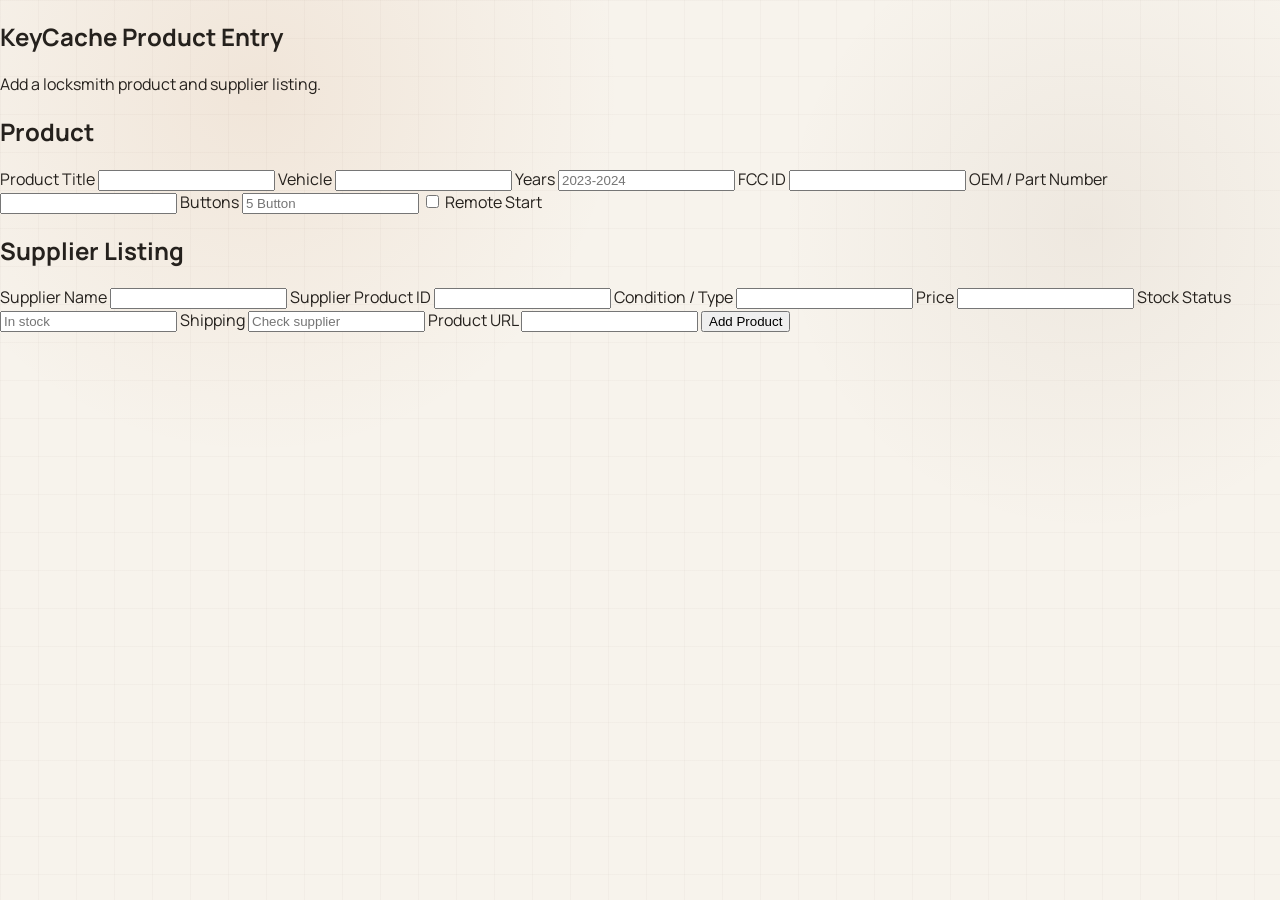
==== admin.html @ 729f0f33 "Add admin page for product entry and supplier listing" ====
<!DOCTYPE html>
<html lang="en">
<head>
  <meta charset="UTF-8">
  <meta name="viewport" content="width=device-width, initial-scale=1.0">
  <title>KeyCache Admin</title>
  <link rel="stylesheet" href="style.css">
</head>

<body>

  <main class="admin-page">

    <section class="admin-card">

      <h1>KeyCache Product Entry</h1>

      <p>
        Add a locksmith product and supplier listing.
      </p>

      <form id="productForm">

        <h2>Product</h2>

        <label>
          Product Title
          <input id="title" required>
        </label>

        <label>
          Vehicle
          <input id="vehicle">
        </label>

        <label>
          Years
          <input id="years" placeholder="2023-2024">
        </label>

        <label>
          FCC ID
          <input id="fccId">
        </label>

        <label>
          OEM / Part Number
          <input id="oemPart">
        </label>

        <label>
          Buttons
          <input id="buttons" placeholder="5 Button">
        </label>

        <label class="checkbox-row">
          <input type="checkbox" id="remoteStart">
          Remote Start
        </label>


        <h2>Supplier Listing</h2>

        <label>
          Supplier Name
          <input id="supplierName" required>
        </label>

        <label>
          Supplier Product ID
          <input id="supplierProductId">
        </label>

        <label>
          Condition / Type
          <input id="conditionType">
        </label>

        <label>
          Price
          <input
            id="price"
            type="number"
            step="0.01"
            required
          >
        </label>

        <label>
          Stock Status
          <input id="stockStatus" placeholder="In stock">
        </label>

        <label>
          Shipping
          <input id="shipping" placeholder="Check supplier">
        </label>

        <label>
          Product URL
          <input id="url" type="url" required>
        </label>

        <button type="submit">
          Add Product
        </button>

      </form>

      <div id="message"></div>

    </section>

  </main>


  <script>
    const form = document.getElementById("productForm");
    const message = document.getElementById("message");

    form.addEventListener("submit", async function(event) {

      event.preventDefault();

      const data = {
        title: document.getElementById("title").value,
        vehicle: document.getElementById("vehicle").value,
        years: document.getElementById("years").value,
        fccId: document.getElementById("fccId").value,
        oemPart: document.getElementById("oemPart").value,
        buttons: document.getElementById("buttons").value,
        remoteStart: document.getElementById("remoteStart").checked,

        supplierName: document.getElementById("supplierName").value,
        supplierProductId: document.getElementById("supplierProductId").value,
        conditionType: document.getElementById("conditionType").value,
        price: Number(document.getElementById("price").value),
        stockStatus: document.getElementById("stockStatus").value,
        shipping: document.getElementById("shipping").value,
        url: document.getElementById("url").value
      };

      message.textContent = "Saving...";

      try {

        const response = await fetch("/api/products", {
          method: "POST",
          headers: {
            "Content-Type": "application/json"
          },
          body: JSON.stringify(data)
        });

        const result = await response.json();

        if (!response.ok) {
          throw new Error(result.error || "Unable to save product.");
        }

        message.textContent = "Product saved successfully!";

        form.reset();

      } catch (error) {

        console.error(error);

        message.textContent =
          "Something went wrong: " + error.message;
      }

    });
  </script>

</body>
</html>
---- style.css ----
@import url('https://fonts.googleapis.com/css2?family=Manrope:wght@400;500;600;700;800&display=swap');

* {
  box-sizing: border-box;
}

body {
  margin: 0;
  font-family: "Manrope", Arial, sans-serif;
  color: #25211d;

  background:
    radial-gradient(
      circle at 20% 10%,
      rgba(184, 109, 50, 0.10),
      transparent 28%
    ),
    radial-gradient(
      circle at 85% 25%,
      rgba(122, 88, 58, 0.07),
      transparent 24%
    ),
    linear-gradient(
      rgba(120, 95, 70, 0.035) 1px,
      transparent 1px
    ),
    linear-gradient(
      90deg,
      rgba(120, 95, 70, 0.035) 1px,
      transparent 1px
    ),
    #f7f3ec;

  background-size:
    auto,
    auto,
    38px 38px,
    38px 38px,
    auto;

  background-attachment: fixed;
}

/* HEADER */

.site-header {
  width: 100%;
  display: flex;
  justify-content: space-between;
  align-items: center;
  padding: 22px 6%;
  background: #fffaf4;
  border-bottom: 1px solid #e8dfd3;
}

.logo {
  font-size: 30px;
  font-weight: 800;
  letter-spacing: -1px;
  color: #2c251f;
}

nav {
  display: flex;
  gap: 26px;
}

nav a {
  text-decoration: none;
  color: #6d6258;
  font-size: 15px;
  font-weight: 600;
}

nav a:hover {
  color: #b66a2c;
}


/* HERO */

.hero {
  max-width: 1000px;
  margin: 0 auto;
  padding: 110px 25px 70px;
  text-align: center;
  position: relative;
  isolation: isolate;
}

.hero::before {
  content: "";
  position: absolute;
  width: 420px;
  height: 420px;
  top: 20px;
  left: 50%;
  transform: translateX(-50%);
  border-radius: 50%;
  background: radial-gradient(
    circle,
    rgba(184, 109, 50, 0.08),
    transparent 70%
  );
  z-index: -2;
}

.hero::after {
  content: "";
  position: absolute;
  inset: 0;
  pointer-events: none;
  opacity: 0.11;

  background-image:
    radial-gradient(
      circle,
      rgba(120, 82, 45, 0.55) 2px,
      transparent 2.5px
    ),
    linear-gradient(
      90deg,
      transparent 0 18px,
      rgba(120, 82, 45, 0.18) 18px 20px,
      transparent 20px 42px
    );

  background-size:
    42px 42px,
    84px 42px;

  mask-image: linear-gradient(
    to bottom,
    rgba(0, 0, 0, 0.7),
    transparent 78%
  );

  -webkit-mask-image: linear-gradient(
    to bottom,
    rgba(0, 0, 0, 0.7),
    transparent 78%
  );

  z-index: -1;
}

.badge {
  display: inline-block;
  padding: 8px 14px;
  border-radius: 100px;
  background: #f1dfca;
  color: #7b4d27;
  font-size: 13px;
  font-weight: 800;
  margin-bottom: 24px;
}

.hero h1 {
  font-size: 56px;
  line-height: 1.05;
  margin: 0;
  letter-spacing: -2px;
  color: #27211c;
}

.hero h1 span {
  display: block;
  color: #9a5b29;
}

.hero-text {
  max-width: 700px;
  margin: 24px auto 36px;
  font-size: 20px;
  line-height: 1.6;
  color: #74695f;
}
/* SEARCH */

.search-card {
  max-width: 760px;
  margin: 0 auto;
  padding: 10px;
  display: flex;
  gap: 10px;
  background: #fffdf9;
  border: 1px solid #ded2c3;
  border-radius: 16px;
  box-shadow: 0 14px 30px rgba(75, 53, 33, 0.08);
}

.search-card input {
  flex: 1;
  min-width: 0;
  padding: 17px 18px;
  font-size: 16px;
  border: none;
  outline: none;
  background: transparent;
  color: #2d2824;
}

.search-card input::placeholder {
  color: #a79a8d;
}

.search-card button {
  padding: 16px 28px;
  border: none;
  border-radius: 10px;
  background: #b86d32;
  color: white;
  font-size: 16px;
  font-weight: 800;
  cursor: pointer;
}

.search-card button:hover {
  background: #9f5b28;
}

.search-hint {
  margin-top: 14px;
  color: #9a8d80;
  font-size: 14px;
}


/* FEATURES */

.features {
  max-width: 1050px;
  margin: 20px auto 80px;
  padding: 0 25px;
  display: grid;
  grid-template-columns: repeat(3, 1fr);
  gap: 22px;
}

.feature-card {
  background: #fffaf4;
  padding: 30px;
  border: 1px solid #e7ddcf;
  border-radius: 16px;
  box-shadow: 0 8px 20px rgba(75, 53, 33, 0.04);
}

.feature-card h3 {
  margin-top: 0;
  margin-bottom: 12px;
  font-size: 19px;
  color: #332a23;
}

.feature-card p {
  margin: 0;
  color: #776b60;
  line-height: 1.6;
}


/* COMING SOON */

.coming-soon {
  text-align: center;
  padding: 28px;
  background: #ead7c2;
  color: #6a4b34;
}


/* FOOTER */

footer {
  text-align: center;
  padding: 40px 25px;
  color: #8b7d70;
  font-size: 14px;
}

.affiliate-disclosure {
  max-width: 700px;
  margin: 12px auto 0;
  line-height: 1.5;
}


/* SEARCH RESULTS */

.results {
  max-width: 1050px;
  margin: 0 auto 70px;
  padding: 0 25px;
}

.product-result {
  background: #fffaf4;
  border: 1px solid #e7ddcf;
  border-radius: 16px;
  padding: 28px;
  margin-bottom: 25px;
  box-shadow: 0 8px 20px rgba(75, 53, 33, 0.04);
}

.product-header h2 {
  margin: 7px 0 5px;
  font-size: 28px;
  color: #302821;
}

.product-header p {
  margin: 0;
  color: #76695e;
}

.result-label {
  font-size: 12px;
  font-weight: 800;
  color: #a45f2d;
}

.product-meta {
  display: flex;
  gap: 25px;
  flex-wrap: wrap;
  margin: 22px 0;
  color: #655a51;
}

.supplier-table {
  border-top: 1px solid #e4d9cb;
}

.supplier-row {
  display: grid;
  grid-template-columns: 1.4fr 1fr 1fr 1fr auto;
  gap: 18px;
  align-items: center;
  padding: 18px 0;
  border-bottom: 1px solid #e4d9cb;
}

.supplier-info {
  display: flex;
  flex-direction: column;
  gap: 5px;
}

.supplier-info span {
  color: #76695e;
  font-size: 14px;
}

.supplier-price {
  font-size: 20px;
  font-weight: 800;
  color: #2c251f;
}

.best-price {
  display: block;
  margin-top: 4px;
  font-size: 11px;
  color: #a45f2d;
  font-weight: 700;
}

.supplier-stock,
.supplier-shipping {
  color: #74695f;
  font-size: 14px;
}

.supplier-button {
  display: inline-block;
  text-decoration: none;
  background: #b86d32;
  color: white;
  padding: 11px 16px;
  border-radius: 8px;
  font-weight: 700;
  font-size: 14px;
}

.supplier-button:hover {
  background: #9f5b28;
}

.no-results {
  text-align: center;
  background: #fffaf4;
  border: 1px solid #e7ddcf;
  border-radius: 14px;
  padding: 35px;
}


/* MOBILE */

@media (max-width: 800px) {
  .supplier-row {
    grid-template-columns: 1fr;
  }

  .supplier-button {
    text-align: center;
  }
}

@media (max-width: 700px) {
  .site-header {
    flex-direction: column;
    gap: 18px;
  }

  nav {
    gap: 14px;
    flex-wrap: wrap;
    justify-content: center;
  }

  .hero {
    padding-top: 70px;
  }

  .hero h1 {
    font-size: 40px;
  }

  .hero-text {
    font-size: 17px;
  }

  .search-card {
    flex-direction: column;
  }

  .search-card button {
    width: 100%;
  }

  .features {
    grid-template-columns: 1fr;
  }
}
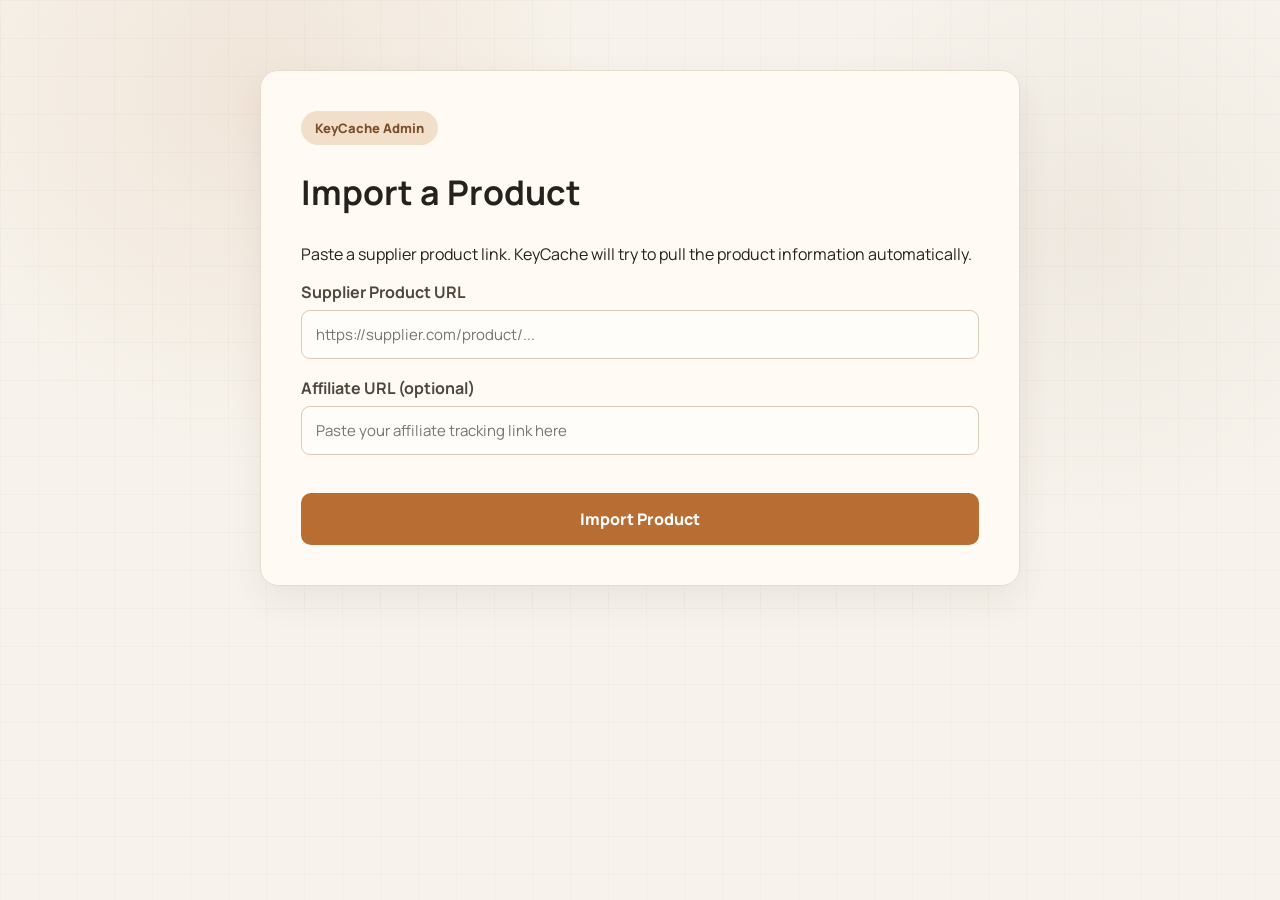
==== commit d1d0203b: "Refactor product entry and review forms Updated the product entry form to include new fields for imp" ====
--- a/admin.html
+++ b/admin.html
@@ -3,6 +3,7 @@
 <head>
   <meta charset="UTF-8">
   <meta name="viewport" content="width=device-width, initial-scale=1.0">
+
   <title>KeyCache Admin</title>
   <link rel="stylesheet" href="style.css">
 </head>
@@ -13,164 +14,482 @@
 
     <section class="admin-card">
 
-      <h1>KeyCache Product Entry</h1>
-
-      <p>
-        Add a locksmith product and supplier listing.
+      <div class="badge">
+        KeyCache Admin
+      </div>
+
+      <h1>Import a Product</h1>
+
+      <p class="admin-intro">
+        Paste a supplier product link. KeyCache will try to pull the product information automatically.
       </p>
 
-      <form id="productForm">
-
-        <h2>Product</h2>
+
+      <!-- IMPORT SECTION -->
+
+      <div class="import-box">
 
         <label>
-          Product Title
-          <input id="title" required>
-        </label>
-
-        <label>
-          Vehicle
-          <input id="vehicle">
-        </label>
-
-        <label>
-          Years
-          <input id="years" placeholder="2023-2024">
-        </label>
-
-        <label>
-          FCC ID
-          <input id="fccId">
-        </label>
-
-        <label>
-          OEM / Part Number
-          <input id="oemPart">
-        </label>
-
-        <label>
-          Buttons
-          <input id="buttons" placeholder="5 Button">
-        </label>
-
-        <label class="checkbox-row">
-          <input type="checkbox" id="remoteStart">
-          Remote Start
-        </label>
-
-
-        <h2>Supplier Listing</h2>
-
-        <label>
-          Supplier Name
-          <input id="supplierName" required>
-        </label>
-
-        <label>
-          Supplier Product ID
-          <input id="supplierProductId">
-        </label>
-
-        <label>
-          Condition / Type
-          <input id="conditionType">
-        </label>
-
-        <label>
-          Price
+          Supplier Product URL
           <input
-            id="price"
-            type="number"
-            step="0.01"
-            required
+            id="productUrl"
+            type="url"
+            placeholder="https://supplier.com/product/..."
           >
         </label>
 
         <label>
-          Stock Status
-          <input id="stockStatus" placeholder="In stock">
+          Affiliate URL
+          <span class="optional">(optional)</span>
+
+          <input
+            id="affiliateUrl"
+            type="url"
+            placeholder="Paste your affiliate tracking link here"
+          >
         </label>
 
-        <label>
-          Shipping
-          <input id="shipping" placeholder="Check supplier">
-        </label>
-
-        <label>
-          Product URL
-          <input id="url" type="url" required>
-        </label>
-
-        <button type="submit">
-          Add Product
+        <button id="importButton">
+          Import Product
         </button>
 
+        <div id="importMessage"></div>
+
+      </div>
+
+
+      <!-- REVIEW SECTION -->
+
+      <form id="productForm" class="review-section" hidden>
+
+        <h2>Review Product</h2>
+
+        <p class="review-note">
+          Check the information below before saving it to KeyCache.
+        </p>
+
+
+        <div class="form-grid">
+
+          <label class="full-width">
+            Product Title
+            <input id="title" required>
+          </label>
+
+
+          <label>
+            Vehicle
+            <input id="vehicle">
+          </label>
+
+
+          <label>
+            Years
+            <input
+              id="years"
+              placeholder="2023-2024"
+            >
+          </label>
+
+
+          <label>
+            FCC ID
+            <input id="fccId">
+          </label>
+
+
+          <label>
+            OEM / Part Number
+            <input id="oemPart">
+          </label>
+
+
+          <label>
+            Buttons
+            <input
+              id="buttons"
+              placeholder="5 Button"
+            >
+          </label>
+
+
+          <label>
+            Condition / Type
+            <input id="conditionType">
+          </label>
+
+
+          <label>
+            Supplier
+            <input id="supplierName" required>
+          </label>
+
+
+          <label>
+            Supplier Product ID
+            <input id="supplierProductId">
+          </label>
+
+
+          <label>
+            Price
+            <input
+              id="price"
+              type="number"
+              step="0.01"
+            >
+          </label>
+
+
+          <label>
+            Stock Status
+            <input
+              id="stockStatus"
+              placeholder="In stock"
+            >
+          </label>
+
+
+          <label>
+            Shipping
+            <input
+              id="shipping"
+              placeholder="Check supplier"
+            >
+          </label>
+
+
+          <label class="checkbox-row">
+            <input
+              type="checkbox"
+              id="remoteStart"
+            >
+            Remote Start
+          </label>
+
+
+          <label class="full-width">
+            Notes
+            <input id="notes">
+          </label>
+
+        </div>
+
+
+        <div class="source-links">
+
+          <p>
+            <strong>Supplier URL:</strong>
+            <span id="sourceUrlDisplay"></span>
+          </p>
+
+          <p id="affiliateDisplayRow">
+            <strong>Affiliate URL:</strong>
+            <span id="affiliateUrlDisplay"></span>
+          </p>
+
+        </div>
+
+
+        <button
+          type="submit"
+          class="save-button"
+        >
+          Save to KeyCache
+        </button>
+
+        <div id="saveMessage"></div>
+
       </form>
 
-      <div id="message"></div>
-
     </section>
 
   </main>
 
 
   <script>
-    const form = document.getElementById("productForm");
-    const message = document.getElementById("message");
-
-    form.addEventListener("submit", async function(event) {
-
-      event.preventDefault();
-
-      const data = {
-        title: document.getElementById("title").value,
-        vehicle: document.getElementById("vehicle").value,
-        years: document.getElementById("years").value,
-        fccId: document.getElementById("fccId").value,
-        oemPart: document.getElementById("oemPart").value,
-        buttons: document.getElementById("buttons").value,
-        remoteStart: document.getElementById("remoteStart").checked,
-
-        supplierName: document.getElementById("supplierName").value,
-        supplierProductId: document.getElementById("supplierProductId").value,
-        conditionType: document.getElementById("conditionType").value,
-        price: Number(document.getElementById("price").value),
-        stockStatus: document.getElementById("stockStatus").value,
-        shipping: document.getElementById("shipping").value,
-        url: document.getElementById("url").value
-      };
-
-      message.textContent = "Saving...";
-
-      try {
-
-        const response = await fetch("/api/products", {
-          method: "POST",
-          headers: {
-            "Content-Type": "application/json"
-          },
-          body: JSON.stringify(data)
-        });
-
-        const result = await response.json();
-
-        if (!response.ok) {
-          throw new Error(result.error || "Unable to save product.");
+
+    const importButton =
+      document.getElementById("importButton");
+
+    const productUrl =
+      document.getElementById("productUrl");
+
+    const affiliateUrl =
+      document.getElementById("affiliateUrl");
+
+    const importMessage =
+      document.getElementById("importMessage");
+
+    const productForm =
+      document.getElementById("productForm");
+
+    const saveMessage =
+      document.getElementById("saveMessage");
+
+
+    // --------------------------------
+    // IMPORT PRODUCT
+    // --------------------------------
+
+    importButton.addEventListener(
+      "click",
+      async function () {
+
+        const url =
+          productUrl.value.trim();
+
+        if (!url) {
+          importMessage.textContent =
+            "Paste a supplier product URL first.";
+          return;
         }
 
-        message.textContent = "Product saved successfully!";
-
-        form.reset();
-
-      } catch (error) {
-
-        console.error(error);
-
-        message.textContent =
-          "Something went wrong: " + error.message;
+        importButton.disabled = true;
+
+        importButton.textContent =
+          "Importing...";
+
+        importMessage.textContent =
+          "Reading supplier page...";
+
+
+        try {
+
+          const response = await fetch(
+            "/api/import-product",
+            {
+              method: "POST",
+
+              headers: {
+                "Content-Type":
+                  "application/json"
+              },
+
+              body: JSON.stringify({
+                url: url
+              })
+            }
+          );
+
+
+          const result =
+            await response.json();
+
+
+          if (!response.ok) {
+            throw new Error(
+              result.error ||
+              "Unable to import product."
+            );
+          }
+
+
+          const data =
+            result.data || {};
+
+
+          // Fill review form
+
+          document.getElementById("title").value =
+            data.title || "";
+
+          document.getElementById("supplierName").value =
+            data.supplierName || "";
+
+          document.getElementById("supplierProductId").value =
+            data.supplierProductId || "";
+
+          document.getElementById("conditionType").value =
+            data.conditionType || "";
+
+          document.getElementById("price").value =
+            data.price || "";
+
+          document.getElementById("stockStatus").value =
+            data.stockStatus || "";
+
+          document.getElementById("shipping").value =
+            "Check supplier";
+
+
+          document.getElementById(
+            "sourceUrlDisplay"
+          ).textContent = url;
+
+
+          const affiliate =
+            affiliateUrl.value.trim();
+
+
+          document.getElementById(
+            "affiliateUrlDisplay"
+          ).textContent =
+            affiliate || "None";
+
+
+          productForm.hidden = false;
+
+
+          if (result.blocked) {
+
+            importMessage.textContent =
+              "Supplier blocked automatic reading. Fill in the missing fields below.";
+
+          } else {
+
+            importMessage.textContent =
+              "Import complete. Review the fields below.";
+
+          }
+
+
+          productForm.scrollIntoView({
+            behavior: "smooth"
+          });
+
+
+        } catch (error) {
+
+          console.error(error);
+
+          importMessage.textContent =
+            "Import failed: " +
+            error.message;
+
+        } finally {
+
+          importButton.disabled = false;
+
+          importButton.textContent =
+            "Import Product";
+
+        }
+
       }
-
-    });
+    );
+
+
+
+    // --------------------------------
+    // SAVE PRODUCT
+    // --------------------------------
+
+    productForm.addEventListener(
+      "submit",
+      async function (event) {
+
+        event.preventDefault();
+
+        saveMessage.textContent =
+          "Saving...";
+
+
+        const data = {
+
+          title:
+            document.getElementById("title").value.trim(),
+
+          vehicle:
+            document.getElementById("vehicle").value.trim(),
+
+          years:
+            document.getElementById("years").value.trim(),
+
+          fccId:
+            document.getElementById("fccId").value.trim(),
+
+          oemPart:
+            document.getElementById("oemPart").value.trim(),
+
+          buttons:
+            document.getElementById("buttons").value.trim(),
+
+          remoteStart:
+            document.getElementById("remoteStart").checked,
+
+          notes:
+            document.getElementById("notes").value.trim(),
+
+          supplierName:
+            document.getElementById("supplierName").value.trim(),
+
+          supplierProductId:
+            document.getElementById("supplierProductId").value.trim(),
+
+          conditionType:
+            document.getElementById("conditionType").value.trim(),
+
+          price:
+            Number(
+              document.getElementById("price").value
+            ) || null,
+
+          stockStatus:
+            document.getElementById("stockStatus").value.trim(),
+
+          shipping:
+            document.getElementById("shipping").value.trim(),
+
+          url:
+            productUrl.value.trim(),
+
+          affiliateUrl:
+            affiliateUrl.value.trim()
+
+        };
+
+
+        try {
+
+          const response = await fetch(
+            "/api/products",
+            {
+              method: "POST",
+
+              headers: {
+                "Content-Type":
+                  "application/json"
+              },
+
+              body:
+                JSON.stringify(data)
+            }
+          );
+
+
+          const result =
+            await response.json();
+
+
+          if (!response.ok) {
+
+            throw new Error(
+              result.error ||
+              result.details ||
+              "Unable to save product."
+            );
+
+          }
+
+
+          saveMessage.textContent =
+            "✓ Product saved to KeyCache!";
+
+
+        } catch (error) {
+
+          console.error(error);
+
+          saveMessage.textContent =
+            "Save failed: " +
+            error.message;
+
+        }
+
+      }
+    );
+
   </script>
 
 </body>
--- a/style.css
+++ b/style.css
@@ -443,3 +443,88 @@
     grid-template-columns: 1fr;
   }
 }
+
+/* ADMIN PAGE */
+
+.admin-page {
+  min-height: 100vh;
+  padding: 70px 20px;
+}
+
+.admin-card {
+  max-width: 760px;
+  margin: 0 auto;
+  padding: 40px;
+  background: #fffaf4;
+  border: 1px solid #e7ddcf;
+  border-radius: 18px;
+  box-shadow: 0 14px 35px rgba(75, 53, 33, 0.08);
+}
+
+.admin-card h1 {
+  margin-top: 0;
+  font-size: 34px;
+}
+
+.admin-card h2 {
+  margin-top: 35px;
+  margin-bottom: 18px;
+  color: #9a5b29;
+}
+
+.admin-card label {
+  display: block;
+  margin-bottom: 18px;
+  font-weight: 700;
+  color: #4f463e;
+}
+
+.admin-card input {
+  width: 100%;
+  margin-top: 7px;
+  padding: 13px 14px;
+  border: 1px solid #d8cbbb;
+  border-radius: 9px;
+  background: #fffdf9;
+  font-family: "Manrope", Arial, sans-serif;
+  font-size: 15px;
+}
+
+.admin-card input:focus {
+  outline: 2px solid rgba(184, 109, 50, 0.25);
+  border-color: #b86d32;
+}
+
+.checkbox-row {
+  display: flex !important;
+  align-items: center;
+  gap: 10px;
+}
+
+.checkbox-row input {
+  width: auto;
+  margin: 0;
+}
+
+.admin-card button {
+  width: 100%;
+  margin-top: 20px;
+  padding: 15px;
+  border: none;
+  border-radius: 10px;
+  background: #b86d32;
+  color: white;
+  font-family: "Manrope", Arial, sans-serif;
+  font-size: 16px;
+  font-weight: 800;
+  cursor: pointer;
+}
+
+.admin-card button:hover {
+  background: #9f5b28;
+}
+
+#message {
+  margin-top: 20px;
+  font-weight: 700;
+}
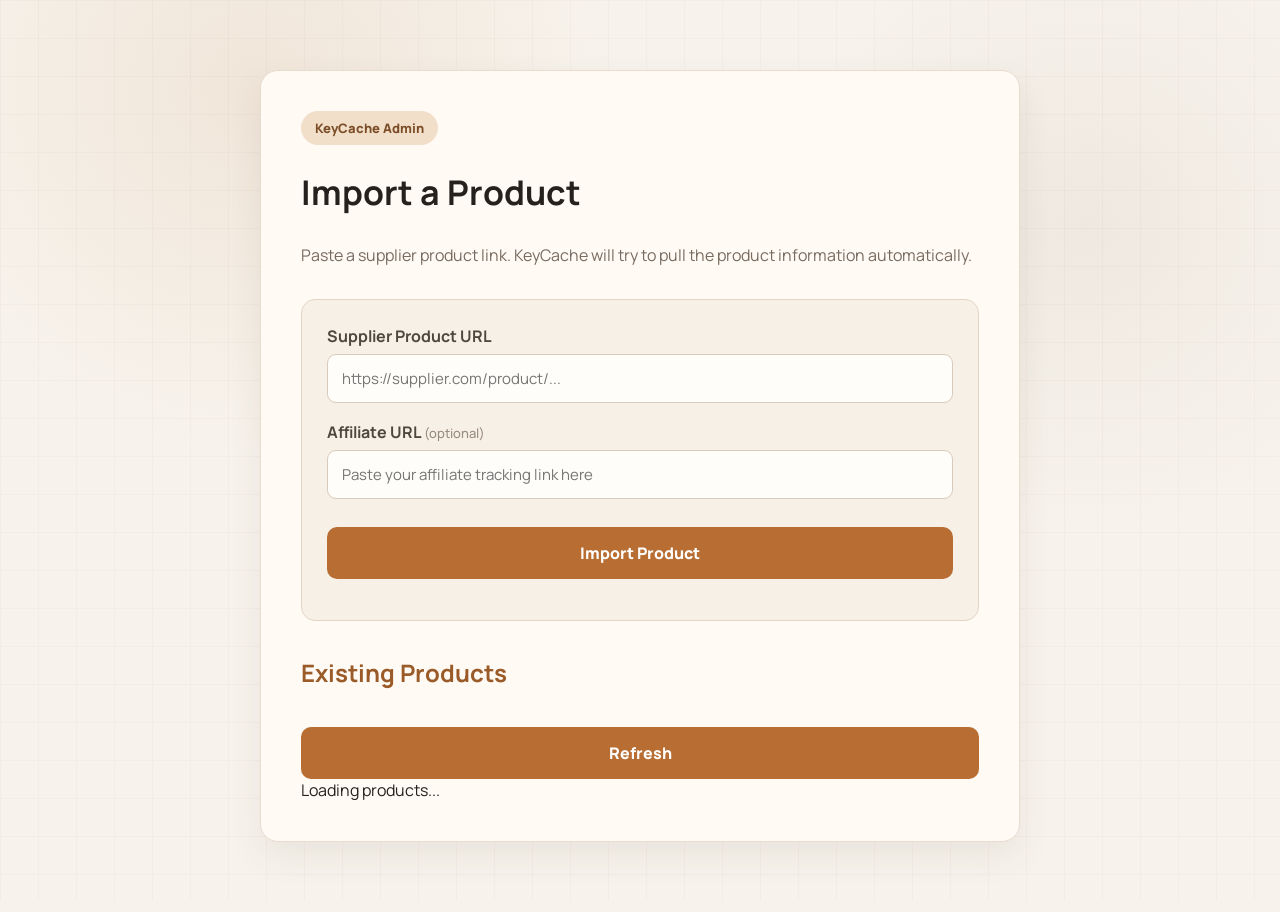
==== commit f3233ded: "Update admin.html" ====
--- a/admin.html
+++ b/admin.html
@@ -202,6 +202,26 @@
 
       </form>
 
+<div class="existing-products">
+
+  <div class="existing-products-header">
+    <h2>Existing Products</h2>
+
+    <button
+      type="button"
+      id="refreshProducts"
+      class="secondary-button"
+    >
+      Refresh
+    </button>
+  </div>
+
+  <div id="productList">
+    Loading products...
+  </div>
+
+</div>
+      
     </section>
 
   </main>
--- a/style.css
+++ b/style.css
@@ -524,6 +524,87 @@
   background: #9f5b28;
 }
 
+/* PRODUCT IMPORTER */
+
+.admin-intro {
+  color: #776b60;
+  line-height: 1.6;
+  margin-bottom: 30px;
+}
+
+.import-box {
+  padding: 25px;
+  background: #f7f0e7;
+  border: 1px solid #e4d5c4;
+  border-radius: 14px;
+}
+
+.optional {
+  font-weight: 500;
+  color: #998b7e;
+  font-size: 13px;
+}
+
+#importButton {
+  width: 100%;
+  margin-top: 10px;
+}
+
+#importMessage,
+#saveMessage {
+  margin-top: 16px;
+  font-weight: 700;
+  color: #7b4d27;
+}
+
+.review-section {
+  margin-top: 40px;
+  padding-top: 30px;
+  border-top: 1px solid #e5d8ca;
+}
+
+.review-note {
+  color: #7d7166;
+  margin-bottom: 25px;
+}
+
+.form-grid {
+  display: grid;
+  grid-template-columns: 1fr 1fr;
+  gap: 18px;
+}
+
+.form-grid label {
+  margin-bottom: 0;
+}
+
+.full-width {
+  grid-column: 1 / -1;
+}
+
+.source-links {
+  margin-top: 30px;
+  padding: 18px;
+  background: #f7f0e7;
+  border-radius: 10px;
+  font-size: 13px;
+  color: #665b52;
+  overflow-wrap: anywhere;
+}
+
+.save-button {
+  margin-top: 25px !important;
+}
+
+@media (max-width: 700px) {
+  .form-grid {
+    grid-template-columns: 1fr;
+  }
+
+  .full-width {
+    grid-column: auto;
+  }
+}
 #message {
   margin-top: 20px;
   font-weight: 700;
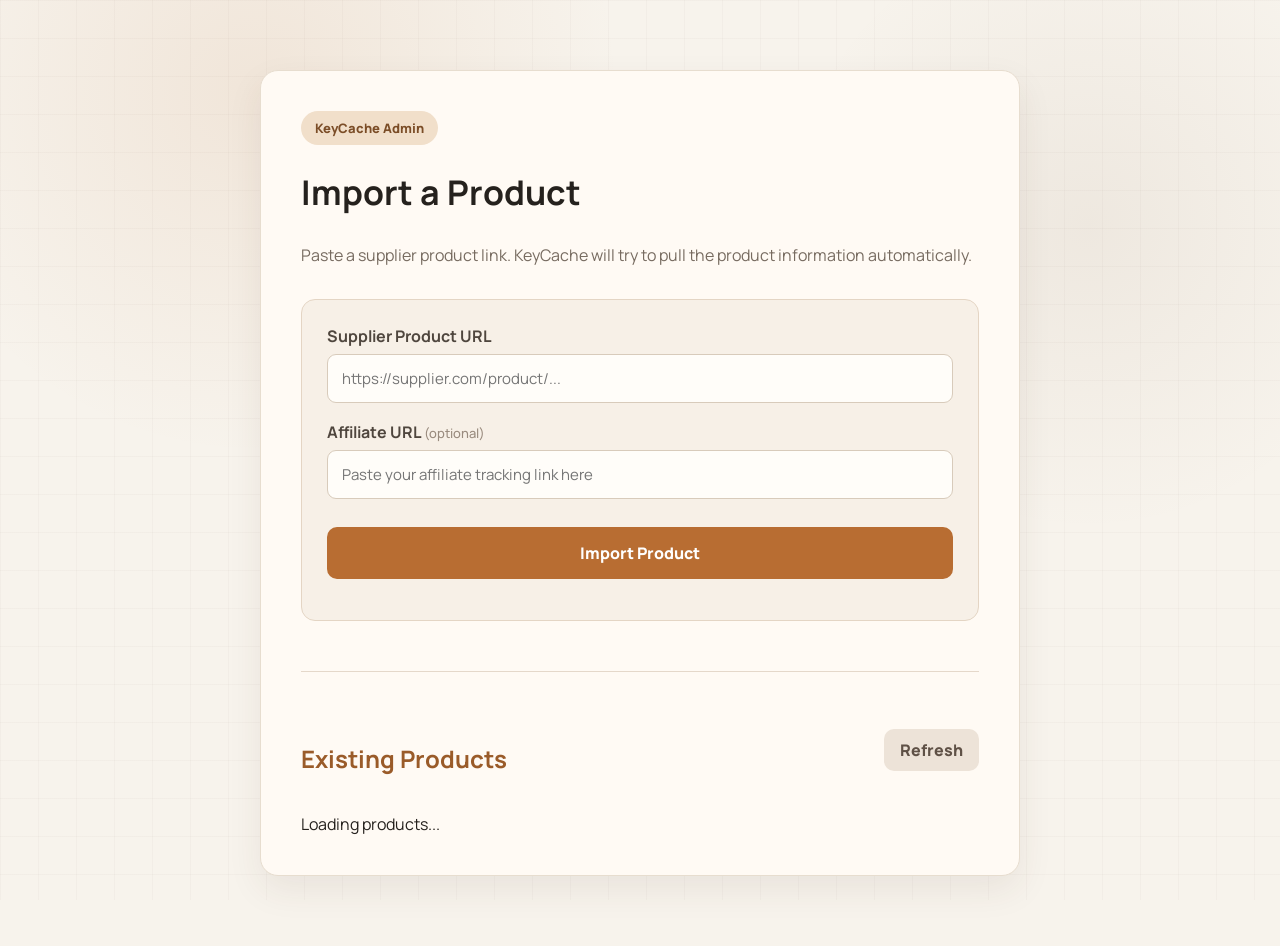
==== commit 0320ab3a: "Refactor loadProducts function and UI updates" ====
--- a/admin.html
+++ b/admin.html
@@ -276,10 +276,30 @@
 
         try {
 
-          const response = await fetch(
-            "/api/import-product",
-            {
-              method: "POST",
+          const editingProduct =
+  productForm.dataset.productId;
+
+if (editingProduct) {
+  data.productId =
+    Number(
+      productForm.dataset.productId
+    );
+
+  data.listingId =
+    Number(
+      productForm.dataset.listingId
+    );
+}
+
+const response = await fetch(
+  editingProduct
+    ? "/api/admin/products"
+    : "/api/products",
+  {
+    method:
+      editingProduct
+        ? "PUT"
+        : "POST",
 
               headers: {
                 "Content-Type":
@@ -495,22 +515,114 @@
 
           saveMessage.textContent =
             "✓ Product saved to KeyCache!";
-
-
-        } catch (error) {
-
-          console.error(error);
-
-          saveMessage.textContent =
-            "Save failed: " +
-            error.message;
-
-        }
-
-      }
-    );
-
-  </script>
-
-</body>
-</html>
+          
+delete productForm.dataset.productId;
+delete productForm.dataset.listingId;
+
+const productList =
+  document.getElementById("productList");
+
+const refreshProducts =
+  document.getElementById("refreshProducts");
+          
+async function loadProducts() {
+  productList.innerHTML =
+    "<p>Loading products...</p>";
+
+  try {
+    const response =
+      await fetch("/api/admin/products");
+
+    const result =
+      await response.json();
+
+    if (!response.ok) {
+      throw new Error(
+        result.error ||
+        "Unable to load products."
+      );
+    }
+
+    const products =
+      Array.isArray(result.products)
+        ? result.products
+        : [];
+
+    if (products.length === 0) {
+      productList.innerHTML =
+        "<p>No products yet.</p>";
+      return;
+    }
+
+    productList.innerHTML =
+      products.map(product => {
+
+        const title =
+          product.title ||
+          "Untitled Product";
+
+        const supplier =
+          product.supplier_name ||
+          "No supplier";
+
+        const price =
+          typeof product.price === "number"
+            ? "$" + product.price.toFixed(2)
+            : "No price";
+
+        const encodedProduct =
+          encodeURIComponent(
+            JSON.stringify(product)
+          );
+
+        return `
+          <div class="admin-product-card">
+
+            <div class="admin-product-info">
+              <strong>${title}</strong>
+              <span>${supplier}</span>
+              <span>${price}</span>
+            </div>
+
+            <div class="admin-product-actions">
+
+              <button
+                type="button"
+                class="edit-product"
+                data-product="${encodedProduct}"
+              >
+                Edit
+              </button>
+
+              <button
+                type="button"
+                class="delete-product"
+                data-product-id="${product.id}"
+              >
+                Delete
+              </button>
+
+            </div>
+
+          </div>
+        `;
+      }).join("");
+
+  } catch (error) {
+    console.error("LOAD PRODUCTS ERROR:", error);
+
+    productList.innerHTML = `
+      <p>
+        Unable to load products:
+        ${error.message}
+      </p>
+    `;
+  }
+}
+
+refreshProducts.addEventListener(
+  "click",
+  loadProducts
+);
+
+loadProducts();        
--- a/style.css
+++ b/style.css
@@ -609,3 +609,79 @@
   margin-top: 20px;
   font-weight: 700;
 }
+
+/* ADMIN PRODUCT LIST */
+
+.existing-products {
+  margin-top: 50px;
+  padding-top: 35px;
+  border-top: 1px solid #e5d8ca;
+}
+
+.existing-products-header {
+  display: flex;
+  justify-content: space-between;
+  align-items: center;
+  gap: 15px;
+  margin-bottom: 20px;
+}
+
+.secondary-button {
+  width: auto !important;
+  margin: 0 !important;
+  padding: 10px 16px !important;
+  background: #ede3d8 !important;
+  color: #5f5146 !important;
+}
+
+.admin-product-card {
+  display: flex;
+  justify-content: space-between;
+  align-items: center;
+  gap: 20px;
+
+  padding: 18px;
+
+  background: #fffdf9;
+  border: 1px solid #e4d7c8;
+  border-radius: 12px;
+
+  margin-bottom: 12px;
+}
+
+.admin-product-info {
+  display: flex;
+  flex-direction: column;
+  gap: 4px;
+}
+
+.admin-product-info span {
+  color: #7c7065;
+  font-size: 14px;
+}
+
+.admin-product-actions {
+  display: flex;
+  gap: 8px;
+}
+
+.admin-product-actions button {
+  width: auto;
+  margin: 0;
+  padding: 9px 14px;
+}
+
+.edit-product {
+  background: #8b673e !important;
+}
+
+.delete-product {
+  background: #9b4337 !important;
+}
+
+@media (max-width: 700px) {
+  .admin-product-card {
+    align-items: flex-start;
+    flex-direction: column;
+  }
+}
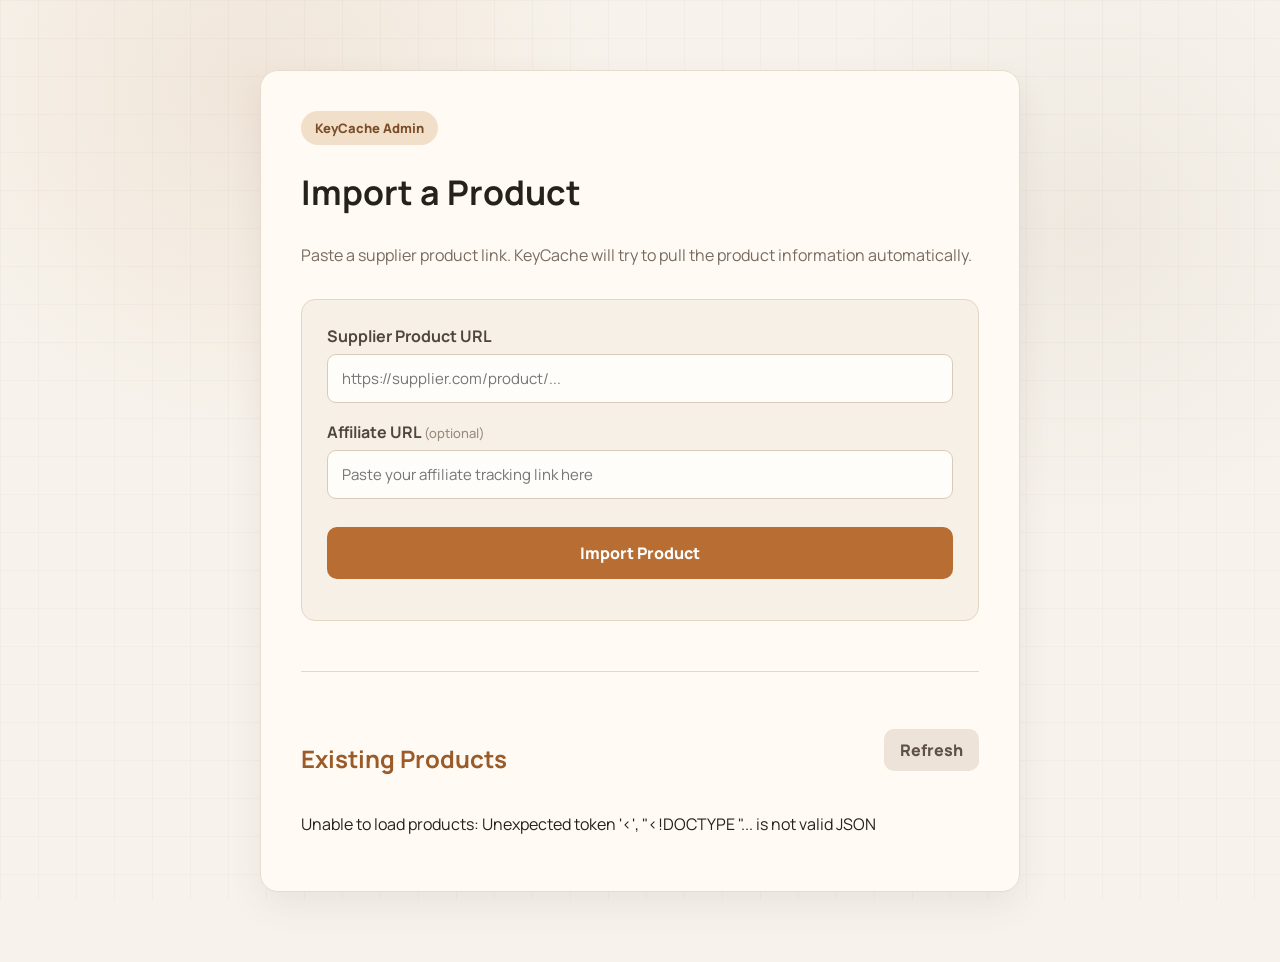
==== commit c3443d78: "Refactor HTML structure and update button types" ====
--- a/admin.html
+++ b/admin.html
@@ -25,7 +25,7 @@
       </p>
 
 
-      <!-- IMPORT SECTION -->
+      <!-- IMPORT -->
 
       <div class="import-box">
 
@@ -49,7 +49,7 @@
           >
         </label>
 
-        <button id="importButton">
+        <button id="importButton" type="button">
           Import Product
         </button>
 
@@ -58,17 +58,16 @@
       </div>
 
 
-      <!-- REVIEW SECTION -->
+      <!-- REVIEW / EDIT -->
 
       <form id="productForm" class="review-section" hidden>
 
-        <h2>Review Product</h2>
+        <h2 id="reviewHeading">Review Product</h2>
 
         <p class="review-note">
           Check the information below before saving it to KeyCache.
         </p>
 
-
         <div class="form-grid">
 
           <label class="full-width">
@@ -76,60 +75,45 @@
             <input id="title" required>
           </label>
 
-
           <label>
             Vehicle
             <input id="vehicle">
           </label>
 
-
           <label>
             Years
-            <input
-              id="years"
-              placeholder="2023-2024"
-            >
-          </label>
-
+            <input id="years" placeholder="2023-2024">
+          </label>
 
           <label>
             FCC ID
             <input id="fccId">
           </label>
 
-
           <label>
             OEM / Part Number
             <input id="oemPart">
           </label>
 
-
           <label>
             Buttons
-            <input
-              id="buttons"
-              placeholder="5 Button"
-            >
-          </label>
-
+            <input id="buttons" placeholder="5 Button">
+          </label>
 
           <label>
             Condition / Type
             <input id="conditionType">
           </label>
 
-
           <label>
             Supplier
             <input id="supplierName" required>
           </label>
 
-
           <label>
             Supplier Product ID
             <input id="supplierProductId">
           </label>
-
 
           <label>
             Price
@@ -140,7 +124,6 @@
             >
           </label>
 
-
           <label>
             Stock Status
             <input
@@ -149,7 +132,6 @@
             >
           </label>
 
-
           <label>
             Shipping
             <input
@@ -157,7 +139,6 @@
               placeholder="Check supplier"
             >
           </label>
-
 
           <label class="checkbox-row">
             <input
@@ -167,7 +148,6 @@
             Remote Start
           </label>
 
-
           <label class="full-width">
             Notes
             <input id="notes">
@@ -183,7 +163,7 @@
             <span id="sourceUrlDisplay"></span>
           </p>
 
-          <p id="affiliateDisplayRow">
+          <p>
             <strong>Affiliate URL:</strong>
             <span id="affiliateUrlDisplay"></span>
           </p>
@@ -194,112 +174,119 @@
         <button
           type="submit"
           class="save-button"
+          id="saveButton"
         >
           Save to KeyCache
         </button>
 
+        <button
+          type="button"
+          id="cancelEditButton"
+          class="secondary-button"
+          hidden
+        >
+          Cancel Edit
+        </button>
+
         <div id="saveMessage"></div>
 
       </form>
 
-<div class="existing-products">
-
-  <div class="existing-products-header">
-    <h2>Existing Products</h2>
-
-    <button
-      type="button"
-      id="refreshProducts"
-      class="secondary-button"
-    >
-      Refresh
-    </button>
-  </div>
-
-  <div id="productList">
-    Loading products...
-  </div>
-
-</div>
-      
+
+      <!-- EXISTING PRODUCTS -->
+
+      <div class="existing-products">
+
+        <div class="existing-products-header">
+
+          <h2>Existing Products</h2>
+
+          <button
+            type="button"
+            id="refreshProducts"
+            class="secondary-button"
+          >
+            Refresh
+          </button>
+
+        </div>
+
+        <div id="productList">
+          Loading products...
+        </div>
+
+      </div>
+
     </section>
 
   </main>
 
 
-  <script>
-
-    const importButton =
-      document.getElementById("importButton");
-
-    const productUrl =
-      document.getElementById("productUrl");
-
-    const affiliateUrl =
-      document.getElementById("affiliateUrl");
-
-    const importMessage =
-      document.getElementById("importMessage");
-
-    const productForm =
-      document.getElementById("productForm");
-
-    const saveMessage =
-      document.getElementById("saveMessage");
-
-
-    // --------------------------------
-    // IMPORT PRODUCT
-    // --------------------------------
-
-    importButton.addEventListener(
-      "click",
-      async function () {
-
-        const url =
-          productUrl.value.trim();
-
-        if (!url) {
-          importMessage.textContent =
-            "Paste a supplier product URL first.";
-          return;
-        }
-
-        importButton.disabled = true;
-
-        importButton.textContent =
-          "Importing...";
-
+<script>
+
+  const importButton =
+    document.getElementById("importButton");
+
+  const productUrl =
+    document.getElementById("productUrl");
+
+  const affiliateUrl =
+    document.getElementById("affiliateUrl");
+
+  const importMessage =
+    document.getElementById("importMessage");
+
+  const productForm =
+    document.getElementById("productForm");
+
+  const saveMessage =
+    document.getElementById("saveMessage");
+
+  const productList =
+    document.getElementById("productList");
+
+  const refreshProducts =
+    document.getElementById("refreshProducts");
+
+  const reviewHeading =
+    document.getElementById("reviewHeading");
+
+  const saveButton =
+    document.getElementById("saveButton");
+
+  const cancelEditButton =
+    document.getElementById("cancelEditButton");
+
+
+  // =============================
+  // IMPORT PRODUCT
+  // =============================
+
+  importButton.addEventListener(
+    "click",
+    async function () {
+
+      const url =
+        productUrl.value.trim();
+
+      if (!url) {
         importMessage.textContent =
-          "Reading supplier page...";
-
-
-        try {
-
-          const editingProduct =
-  productForm.dataset.productId;
-
-if (editingProduct) {
-  data.productId =
-    Number(
-      productForm.dataset.productId
-    );
-
-  data.listingId =
-    Number(
-      productForm.dataset.listingId
-    );
-}
-
-const response = await fetch(
-  editingProduct
-    ? "/api/admin/products"
-    : "/api/products",
-  {
-    method:
-      editingProduct
-        ? "PUT"
-        : "POST",
+          "Paste a supplier product URL first.";
+        return;
+      }
+
+      importButton.disabled = true;
+      importButton.textContent = "Importing...";
+      importMessage.textContent =
+        "Reading supplier page...";
+
+      try {
+
+        const response =
+          await fetch(
+            "/api/import-product",
+            {
+              method: "POST",
 
               headers: {
                 "Content-Type":
@@ -312,180 +299,193 @@
             }
           );
 
-
-          const result =
-            await response.json();
-
-
-          if (!response.ok) {
-            throw new Error(
-              result.error ||
-              "Unable to import product."
-            );
-          }
-
-
-          const data =
-            result.data || {};
-
-
-          // Fill review form
-
-          document.getElementById("title").value =
-            data.title || "";
-
-          document.getElementById("supplierName").value =
-            data.supplierName || "";
-
-          document.getElementById("supplierProductId").value =
-            data.supplierProductId || "";
-
-          document.getElementById("conditionType").value =
-            data.conditionType || "";
-
-          document.getElementById("price").value =
-            data.price || "";
-
-          document.getElementById("stockStatus").value =
-            data.stockStatus || "";
-
-          document.getElementById("shipping").value =
-            "Check supplier";
-
-
-          document.getElementById(
-            "sourceUrlDisplay"
-          ).textContent = url;
-
-
-          const affiliate =
-            affiliateUrl.value.trim();
-
-
-          document.getElementById(
-            "affiliateUrlDisplay"
-          ).textContent =
-            affiliate || "None";
-
-
-          productForm.hidden = false;
-
-
-          if (result.blocked) {
-
-            importMessage.textContent =
-              "Supplier blocked automatic reading. Fill in the missing fields below.";
-
-          } else {
-
-            importMessage.textContent =
-              "Import complete. Review the fields below.";
-
-          }
-
-
-          productForm.scrollIntoView({
-            behavior: "smooth"
-          });
-
-
-        } catch (error) {
-
-          console.error(error);
-
+        const result =
+          await response.json();
+
+        if (!response.ok) {
+          throw new Error(
+            result.error ||
+            "Unable to import product."
+          );
+        }
+
+        const data =
+          result.data || {};
+
+        document.getElementById("title").value =
+          data.title || "";
+
+        document.getElementById("supplierName").value =
+          data.supplierName || "";
+
+        document.getElementById("supplierProductId").value =
+          data.supplierProductId || "";
+
+        document.getElementById("conditionType").value =
+          data.conditionType || "";
+
+        document.getElementById("price").value =
+          data.price ?? "";
+
+        document.getElementById("stockStatus").value =
+          data.stockStatus || "";
+
+        document.getElementById("shipping").value =
+          "Check supplier";
+
+        document.getElementById(
+          "sourceUrlDisplay"
+        ).textContent = url;
+
+        document.getElementById(
+          "affiliateUrlDisplay"
+        ).textContent =
+          affiliateUrl.value.trim() ||
+          "None";
+
+        delete productForm.dataset.productId;
+        delete productForm.dataset.listingId;
+
+        reviewHeading.textContent =
+          "Review Product";
+
+        saveButton.textContent =
+          "Save to KeyCache";
+
+        cancelEditButton.hidden = true;
+
+        productForm.hidden = false;
+
+        if (result.blocked) {
           importMessage.textContent =
-            "Import failed: " +
-            error.message;
-
-        } finally {
-
-          importButton.disabled = false;
-
-          importButton.textContent =
-            "Import Product";
-
+            "Supplier blocked automatic reading. Fill in the missing fields below.";
+        } else {
+          importMessage.textContent =
+            "Import complete. Review the fields below.";
         }
 
+        productForm.scrollIntoView({
+          behavior: "smooth"
+        });
+
+      } catch (error) {
+
+        console.error(error);
+
+        importMessage.textContent =
+          "Import failed: " +
+          error.message;
+
+      } finally {
+
+        importButton.disabled = false;
+        importButton.textContent =
+          "Import Product";
+
       }
-    );
-
-
-
-    // --------------------------------
-    // SAVE PRODUCT
-    // --------------------------------
-
-    productForm.addEventListener(
-      "submit",
-      async function (event) {
-
-        event.preventDefault();
-
-        saveMessage.textContent =
-          "Saving...";
-
-
-        const data = {
-
-          title:
-            document.getElementById("title").value.trim(),
-
-          vehicle:
-            document.getElementById("vehicle").value.trim(),
-
-          years:
-            document.getElementById("years").value.trim(),
-
-          fccId:
-            document.getElementById("fccId").value.trim(),
-
-          oemPart:
-            document.getElementById("oemPart").value.trim(),
-
-          buttons:
-            document.getElementById("buttons").value.trim(),
-
-          remoteStart:
-            document.getElementById("remoteStart").checked,
-
-          notes:
-            document.getElementById("notes").value.trim(),
-
-          supplierName:
-            document.getElementById("supplierName").value.trim(),
-
-          supplierProductId:
-            document.getElementById("supplierProductId").value.trim(),
-
-          conditionType:
-            document.getElementById("conditionType").value.trim(),
-
-          price:
-            Number(
-              document.getElementById("price").value
-            ) || null,
-
-          stockStatus:
-            document.getElementById("stockStatus").value.trim(),
-
-          shipping:
-            document.getElementById("shipping").value.trim(),
-
-          url:
-            productUrl.value.trim(),
-
-          affiliateUrl:
-            affiliateUrl.value.trim()
-
-        };
-
-
-        try {
-
-          const response = await fetch(
-            "/api/products",
+    }
+  );
+
+
+  // =============================
+  // SAVE OR UPDATE
+  // =============================
+
+  productForm.addEventListener(
+    "submit",
+    async function (event) {
+
+      event.preventDefault();
+
+      saveMessage.textContent =
+        "Saving...";
+
+      const data = {
+
+        title:
+          document.getElementById("title").value.trim(),
+
+        vehicle:
+          document.getElementById("vehicle").value.trim(),
+
+        years:
+          document.getElementById("years").value.trim(),
+
+        fccId:
+          document.getElementById("fccId").value.trim(),
+
+        oemPart:
+          document.getElementById("oemPart").value.trim(),
+
+        buttons:
+          document.getElementById("buttons").value.trim(),
+
+        remoteStart:
+          document.getElementById("remoteStart").checked,
+
+        notes:
+          document.getElementById("notes").value.trim(),
+
+        supplierName:
+          document.getElementById("supplierName").value.trim(),
+
+        supplierProductId:
+          document.getElementById("supplierProductId").value.trim(),
+
+        conditionType:
+          document.getElementById("conditionType").value.trim(),
+
+        price:
+          document.getElementById("price").value
+            ? Number(
+                document.getElementById("price").value
+              )
+            : null,
+
+        stockStatus:
+          document.getElementById("stockStatus").value.trim(),
+
+        shipping:
+          document.getElementById("shipping").value.trim(),
+
+        url:
+          productUrl.value.trim(),
+
+        affiliateUrl:
+          affiliateUrl.value.trim()
+      };
+
+
+      const editingProduct =
+        productForm.dataset.productId;
+
+
+      if (editingProduct) {
+
+        data.productId =
+          Number(
+            productForm.dataset.productId
+          );
+
+        data.listingId =
+          Number(
+            productForm.dataset.listingId
+          );
+      }
+
+
+      try {
+
+        const response =
+          await fetch(
+            editingProduct
+              ? "/api/admin/products"
+              : "/api/products",
             {
-              method: "POST",
+              method:
+                editingProduct
+                  ? "PUT"
+                  : "POST",
 
               headers: {
                 "Content-Type":
@@ -497,132 +497,392 @@
             }
           );
 
+        const result =
+          await response.json();
+
+        if (!response.ok) {
+          throw new Error(
+            result.error ||
+            result.details ||
+            "Unable to save product."
+          );
+        }
+
+        saveMessage.textContent =
+          editingProduct
+            ? "✓ Product updated!"
+            : "✓ Product saved to KeyCache!";
+
+        delete productForm.dataset.productId;
+        delete productForm.dataset.listingId;
+
+        reviewHeading.textContent =
+          "Review Product";
+
+        saveButton.textContent =
+          "Save to KeyCache";
+
+        cancelEditButton.hidden = true;
+
+        await loadProducts();
+
+      } catch (error) {
+
+        console.error(error);
+
+        saveMessage.textContent =
+          "Save failed: " +
+          error.message;
+      }
+    }
+  );
+
+
+  // =============================
+  // LOAD EXISTING PRODUCTS
+  // =============================
+
+  async function loadProducts() {
+
+    productList.innerHTML =
+      "<p>Loading products...</p>";
+
+    try {
+
+      const response =
+        await fetch(
+          "/api/admin/products"
+        );
+
+      const result =
+        await response.json();
+
+      if (!response.ok) {
+        throw new Error(
+          result.error ||
+          "Unable to load products."
+        );
+      }
+
+      const products =
+        Array.isArray(result.products)
+          ? result.products
+          : [];
+
+      if (products.length === 0) {
+
+        productList.innerHTML =
+          "<p>No products yet.</p>";
+
+        return;
+      }
+
+      productList.innerHTML =
+        products.map(product => {
+
+          const title =
+            product.title ||
+            "Untitled Product";
+
+          const supplier =
+            product.supplier_name ||
+            "No supplier";
+
+          const price =
+            typeof product.price === "number"
+              ? "$" +
+                product.price.toFixed(2)
+              : "No price";
+
+          const encodedProduct =
+            encodeURIComponent(
+              JSON.stringify(product)
+            );
+
+          return `
+            <div class="admin-product-card">
+
+              <div class="admin-product-info">
+
+                <strong>
+                  ${escapeHtml(title)}
+                </strong>
+
+                <span>
+                  ${escapeHtml(supplier)}
+                </span>
+
+                <span>
+                  ${price}
+                </span>
+
+              </div>
+
+
+              <div class="admin-product-actions">
+
+                <button
+                  type="button"
+                  class="edit-product"
+                  data-product="${encodedProduct}"
+                >
+                  Edit
+                </button>
+
+                <button
+                  type="button"
+                  class="delete-product"
+                  data-product-id="${product.id}"
+                >
+                  Delete
+                </button>
+
+              </div>
+
+            </div>
+          `;
+        }).join("");
+
+    } catch (error) {
+
+      console.error(
+        "LOAD PRODUCTS ERROR:",
+        error
+      );
+
+      productList.innerHTML = `
+        <p>
+          Unable to load products:
+          ${escapeHtml(error.message)}
+        </p>
+      `;
+    }
+  }
+
+
+  // =============================
+  // EDIT / DELETE BUTTONS
+  // =============================
+
+  productList.addEventListener(
+    "click",
+    async function (event) {
+
+      const editButton =
+        event.target.closest(
+          ".edit-product"
+        );
+
+      const deleteButton =
+        event.target.closest(
+          ".delete-product"
+        );
+
+
+      // EDIT
+
+      if (editButton) {
+
+        const product =
+          JSON.parse(
+            decodeURIComponent(
+              editButton.dataset.product
+            )
+          );
+
+        document.getElementById("title").value =
+          product.title || "";
+
+        document.getElementById("vehicle").value =
+          product.vehicle || "";
+
+        document.getElementById("years").value =
+          product.years || "";
+
+        document.getElementById("fccId").value =
+          product.fcc_id || "";
+
+        document.getElementById("oemPart").value =
+          product.oem_part || "";
+
+        document.getElementById("buttons").value =
+          product.buttons || "";
+
+        document.getElementById("remoteStart").checked =
+          Boolean(product.remote_start);
+
+        document.getElementById("notes").value =
+          product.notes || "";
+
+        document.getElementById("supplierName").value =
+          product.supplier_name || "";
+
+        document.getElementById("supplierProductId").value =
+          product.supplier_product_id || "";
+
+        document.getElementById("conditionType").value =
+          product.condition_type || "";
+
+        document.getElementById("price").value =
+          product.price ?? "";
+
+        document.getElementById("stockStatus").value =
+          product.stock_status || "";
+
+        document.getElementById("shipping").value =
+          product.shipping || "";
+
+        productUrl.value =
+          product.url || "";
+
+        affiliateUrl.value =
+          product.affiliate_url || "";
+
+        document.getElementById(
+          "sourceUrlDisplay"
+        ).textContent =
+          product.url || "";
+
+        document.getElementById(
+          "affiliateUrlDisplay"
+        ).textContent =
+          product.affiliate_url ||
+          "None";
+
+        productForm.dataset.productId =
+          product.id;
+
+        productForm.dataset.listingId =
+          product.listing_id;
+
+        reviewHeading.textContent =
+          "Edit Product";
+
+        saveButton.textContent =
+          "Save Changes";
+
+        cancelEditButton.hidden = false;
+
+        saveMessage.textContent = "";
+
+        productForm.hidden = false;
+
+        productForm.scrollIntoView({
+          behavior: "smooth"
+        });
+
+        return;
+      }
+
+
+      // DELETE
+
+      if (deleteButton) {
+
+        const productId =
+          deleteButton.dataset.productId;
+
+        const confirmed =
+          confirm(
+            "Delete this product from KeyCache?"
+          );
+
+        if (!confirmed) {
+          return;
+        }
+
+        try {
+
+          const response =
+            await fetch(
+              "/api/admin/products",
+              {
+                method: "DELETE",
+
+                headers: {
+                  "Content-Type":
+                    "application/json"
+                },
+
+                body:
+                  JSON.stringify({
+                    productId
+                  })
+              }
+            );
 
           const result =
             await response.json();
 
-
           if (!response.ok) {
-
             throw new Error(
               result.error ||
-              result.details ||
-              "Unable to save product."
+              "Delete failed."
             );
-
           }
 
-
-          saveMessage.textContent =
-            "✓ Product saved to KeyCache!";
-          
-delete productForm.dataset.productId;
-delete productForm.dataset.listingId;
-
-const productList =
-  document.getElementById("productList");
-
-const refreshProducts =
-  document.getElementById("refreshProducts");
-          
-async function loadProducts() {
-  productList.innerHTML =
-    "<p>Loading products...</p>";
-
-  try {
-    const response =
-      await fetch("/api/admin/products");
-
-    const result =
-      await response.json();
-
-    if (!response.ok) {
-      throw new Error(
-        result.error ||
-        "Unable to load products."
-      );
+          await loadProducts();
+
+        } catch (error) {
+
+          alert(
+            "Delete failed: " +
+            error.message
+          );
+        }
+      }
     }
-
-    const products =
-      Array.isArray(result.products)
-        ? result.products
-        : [];
-
-    if (products.length === 0) {
-      productList.innerHTML =
-        "<p>No products yet.</p>";
-      return;
+  );
+
+
+  // =============================
+  // CANCEL EDIT
+  // =============================
+
+  cancelEditButton.addEventListener(
+    "click",
+    function () {
+
+      delete productForm.dataset.productId;
+      delete productForm.dataset.listingId;
+
+      productForm.reset();
+
+      productForm.hidden = true;
+
+      reviewHeading.textContent =
+        "Review Product";
+
+      saveButton.textContent =
+        "Save to KeyCache";
+
+      cancelEditButton.hidden = true;
+
+      saveMessage.textContent = "";
     }
-
-    productList.innerHTML =
-      products.map(product => {
-
-        const title =
-          product.title ||
-          "Untitled Product";
-
-        const supplier =
-          product.supplier_name ||
-          "No supplier";
-
-        const price =
-          typeof product.price === "number"
-            ? "$" + product.price.toFixed(2)
-            : "No price";
-
-        const encodedProduct =
-          encodeURIComponent(
-            JSON.stringify(product)
-          );
-
-        return `
-          <div class="admin-product-card">
-
-            <div class="admin-product-info">
-              <strong>${title}</strong>
-              <span>${supplier}</span>
-              <span>${price}</span>
-            </div>
-
-            <div class="admin-product-actions">
-
-              <button
-                type="button"
-                class="edit-product"
-                data-product="${encodedProduct}"
-              >
-                Edit
-              </button>
-
-              <button
-                type="button"
-                class="delete-product"
-                data-product-id="${product.id}"
-              >
-                Delete
-              </button>
-
-            </div>
-
-          </div>
-        `;
-      }).join("");
-
-  } catch (error) {
-    console.error("LOAD PRODUCTS ERROR:", error);
-
-    productList.innerHTML = `
-      <p>
-        Unable to load products:
-        ${error.message}
-      </p>
-    `;
+  );
+
+
+  refreshProducts.addEventListener(
+    "click",
+    loadProducts
+  );
+
+
+  function escapeHtml(value) {
+    return String(value ?? "")
+      .replace(/&/g, "&amp;")
+      .replace(/</g, "&lt;")
+      .replace(/>/g, "&gt;")
+      .replace(/"/g, "&quot;")
+      .replace(/'/g, "&#039;");
   }
-}
-
-refreshProducts.addEventListener(
-  "click",
-  loadProducts
-);
-
-loadProducts();        
+
+
+  // Load products immediately
+  loadProducts();
+
+</script>
+
+</body>
+</html>
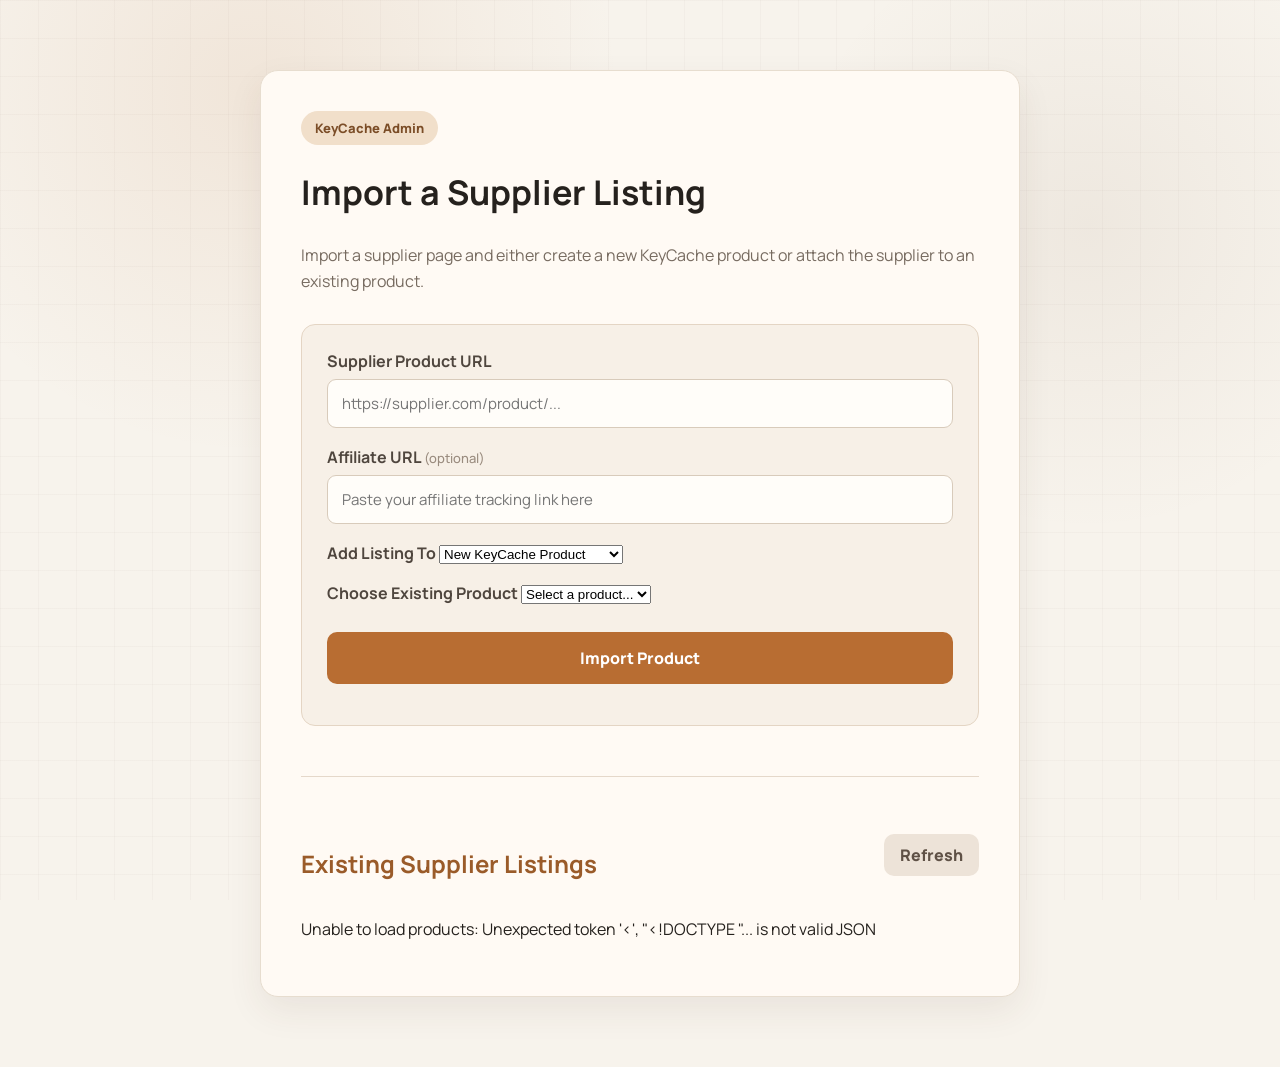
==== commit 2f7250b0: "Update greeting from 'Hello' to 'Goodbye'" ====
--- a/admin.html
+++ b/admin.html
@@ -1,174 +1,409 @@
 <!DOCTYPE html>
 <html lang="en">
+
 <head>
+
   <meta charset="UTF-8">
-  <meta name="viewport" content="width=device-width, initial-scale=1.0">
-
-  <title>KeyCache Admin</title>
-  <link rel="stylesheet" href="style.css">
+
+  <meta
+    name="viewport"
+    content="width=device-width, initial-scale=1.0"
+  >
+
+  <title>
+    KeyCache Admin
+  </title>
+
+  <link
+    rel="stylesheet"
+    href="style.css"
+  >
+
 </head>
 
+
 <body>
 
+
   <main class="admin-page">
 
+
     <section class="admin-card">
+
 
       <div class="badge">
         KeyCache Admin
       </div>
 
-      <h1>Import a Product</h1>
+
+      <h1>
+        Import a Supplier Listing
+      </h1>
+
 
       <p class="admin-intro">
-        Paste a supplier product link. KeyCache will try to pull the product information automatically.
+        Import a supplier page and either create
+        a new KeyCache product or attach the
+        supplier to an existing product.
       </p>
 
 
-      <!-- IMPORT -->
+
+      <!-- ================================= -->
+      <!-- IMPORT SECTION -->
+      <!-- ================================= -->
+
 
       <div class="import-box">
 
+
         <label>
+
           Supplier Product URL
+
           <input
             id="productUrl"
             type="url"
             placeholder="https://supplier.com/product/..."
           >
+
         </label>
 
+
+
         <label>
+
           Affiliate URL
-          <span class="optional">(optional)</span>
+
+          <span class="optional">
+            (optional)
+          </span>
 
           <input
             id="affiliateUrl"
             type="url"
             placeholder="Paste your affiliate tracking link here"
           >
+
         </label>
 
-        <button id="importButton" type="button">
+
+
+        <label>
+
+          Add Listing To
+
+          <select id="productMode">
+
+            <option value="new">
+              New KeyCache Product
+            </option>
+
+            <option value="existing">
+              Existing KeyCache Product
+            </option>
+
+          </select>
+
+        </label>
+
+
+
+        <label
+          id="existingProductRow"
+          hidden
+        >
+
+          Choose Existing Product
+
+          <select id="existingProductId">
+
+            <option value="">
+              Select a product...
+            </option>
+
+          </select>
+
+        </label>
+
+
+
+        <button
+          id="importButton"
+          type="button"
+        >
           Import Product
         </button>
 
+
         <div id="importMessage"></div>
 
+
       </div>
 
 
-      <!-- REVIEW / EDIT -->
-
-      <form id="productForm" class="review-section" hidden>
-
-        <h2 id="reviewHeading">Review Product</h2>
+
+      <!-- ================================= -->
+      <!-- REVIEW SECTION -->
+      <!-- ================================= -->
+
+
+      <form
+        id="productForm"
+        class="review-section"
+        hidden
+      >
+
+
+        <h2 id="reviewHeading">
+          Review Product
+        </h2>
+
 
         <p class="review-note">
-          Check the information below before saving it to KeyCache.
+          Check the information before saving it.
+          Supplier-specific fields can differ.
         </p>
 
+
+
         <div class="form-grid">
 
+
           <label class="full-width">
+
             Product Title
-            <input id="title" required>
+
+            <input
+              id="title"
+              required
+            >
+
           </label>
 
+
+
           <label>
+
             Vehicle
+
             <input id="vehicle">
+
           </label>
 
+
+
           <label>
+
             Years
-            <input id="years" placeholder="2023-2024">
+
+            <input
+              id="years"
+              placeholder="2000-2018"
+            >
+
           </label>
 
+
+
           <label>
+
             FCC ID
+
             <input id="fccId">
+
           </label>
 
+
+
           <label>
+
             OEM / Part Number
+
             <input id="oemPart">
+
           </label>
 
+
+
           <label>
+
+            Frequency
+
+            <input
+              id="frequency"
+              placeholder="315 MHz"
+            >
+
+          </label>
+
+
+
+          <label>
+
+            Chip ID
+
+            <input
+              id="chipId"
+              placeholder="4D63 80 Bit"
+            >
+
+          </label>
+
+
+
+          <label class="full-width">
+
+            Button Configuration
+
+            <input
+              id="buttonConfiguration"
+              placeholder="5 Button / Remote Start / Hatch"
+            >
+
+          </label>
+
+
+
+          <label>
+
             Buttons
-            <input id="buttons" placeholder="5 Button">
+
+            <input
+              id="buttons"
+              placeholder="5 Button"
+            >
+
           </label>
 
+
+
+          <label class="checkbox-row">
+
+            <input
+              type="checkbox"
+              id="remoteStart"
+            >
+
+            Remote Start
+
+          </label>
+
+
+
+          <label class="full-width">
+
+            Notes
+
+            <input id="notes">
+
+          </label>
+
+
+
           <label>
+
+            Supplier
+
+            <input
+              id="supplierName"
+              required
+            >
+
+          </label>
+
+
+
+          <label>
+
+            Supplier Product ID
+
+            <input id="supplierProductId">
+
+          </label>
+
+
+
+          <label>
+
             Condition / Type
+
             <input id="conditionType">
+
           </label>
 
+
+
           <label>
-            Supplier
-            <input id="supplierName" required>
-          </label>
-
-          <label>
-            Supplier Product ID
-            <input id="supplierProductId">
-          </label>
-
-          <label>
+
             Price
+
             <input
               id="price"
               type="number"
               step="0.01"
             >
+
           </label>
 
+
+
           <label>
+
             Stock Status
+
             <input
               id="stockStatus"
               placeholder="In stock"
             >
+
           </label>
 
+
+
           <label>
+
             Shipping
+
             <input
               id="shipping"
               placeholder="Check supplier"
             >
+
           </label>
 
-          <label class="checkbox-row">
-            <input
-              type="checkbox"
-              id="remoteStart"
-            >
-            Remote Start
-          </label>
-
-          <label class="full-width">
-            Notes
-            <input id="notes">
-          </label>
 
         </div>
 
 
+
         <div class="source-links">
 
+
           <p>
-            <strong>Supplier URL:</strong>
+
+            <strong>
+              Supplier URL:
+            </strong>
+
             <span id="sourceUrlDisplay"></span>
+
           </p>
 
+
           <p>
-            <strong>Affiliate URL:</strong>
+
+            <strong>
+              Affiliate URL:
+            </strong>
+
             <span id="affiliateUrlDisplay"></span>
+
           </p>
 
+
         </div>
+
 
 
         <button
@@ -178,6 +413,8 @@
         >
           Save to KeyCache
         </button>
+
+
 
         <button
           type="button"
@@ -188,18 +425,29 @@
           Cancel Edit
         </button>
 
+
         <div id="saveMessage"></div>
 
+
       </form>
 
 
+
+      <!-- ================================= -->
       <!-- EXISTING PRODUCTS -->
+      <!-- ================================= -->
+
 
       <div class="existing-products">
 
+
         <div class="existing-products-header">
 
-          <h2>Existing Products</h2>
+
+          <h2>
+            Existing Supplier Listings
+          </h2>
+
 
           <button
             type="button"
@@ -209,680 +457,1504 @@
             Refresh
           </button>
 
+
         </div>
+
 
         <div id="productList">
           Loading products...
         </div>
 
+
       </div>
 
+
     </section>
 
+
   </main>
 
 
-<script>
-
-  const importButton =
-    document.getElementById("importButton");
-
-  const productUrl =
-    document.getElementById("productUrl");
-
-  const affiliateUrl =
-    document.getElementById("affiliateUrl");
-
-  const importMessage =
-    document.getElementById("importMessage");
-
-  const productForm =
-    document.getElementById("productForm");
-
-  const saveMessage =
-    document.getElementById("saveMessage");
-
-  const productList =
-    document.getElementById("productList");
-
-  const refreshProducts =
-    document.getElementById("refreshProducts");
-
-  const reviewHeading =
-    document.getElementById("reviewHeading");
-
-  const saveButton =
-    document.getElementById("saveButton");
-
-  const cancelEditButton =
-    document.getElementById("cancelEditButton");
-
-
-  // =============================
-  // IMPORT PRODUCT
-  // =============================
-
-  importButton.addEventListener(
-    "click",
-    async function () {
-
-      const url =
-        productUrl.value.trim();
-
-      if (!url) {
-        importMessage.textContent =
-          "Paste a supplier product URL first.";
-        return;
+
+  <script>
+
+
+    // =====================================================
+    // ELEMENTS
+    // =====================================================
+
+
+    const importButton =
+      document.getElementById(
+        "importButton"
+      );
+
+
+    const productUrl =
+      document.getElementById(
+        "productUrl"
+      );
+
+
+    const affiliateUrl =
+      document.getElementById(
+        "affiliateUrl"
+      );
+
+
+    const productMode =
+      document.getElementById(
+        "productMode"
+      );
+
+
+    const existingProductRow =
+      document.getElementById(
+        "existingProductRow"
+      );
+
+
+    const existingProductId =
+      document.getElementById(
+        "existingProductId"
+      );
+
+
+    const importMessage =
+      document.getElementById(
+        "importMessage"
+      );
+
+
+    const productForm =
+      document.getElementById(
+        "productForm"
+      );
+
+
+    const saveMessage =
+      document.getElementById(
+        "saveMessage"
+      );
+
+
+    const productList =
+      document.getElementById(
+        "productList"
+      );
+
+
+    const refreshProducts =
+      document.getElementById(
+        "refreshProducts"
+      );
+
+
+    const reviewHeading =
+      document.getElementById(
+        "reviewHeading"
+      );
+
+
+    const saveButton =
+      document.getElementById(
+        "saveButton"
+      );
+
+
+    const cancelEditButton =
+      document.getElementById(
+        "cancelEditButton"
+      );
+
+
+
+    // =====================================================
+    // NEW VS EXISTING PRODUCT SELECTOR
+    // =====================================================
+
+
+    productMode.addEventListener(
+      "change",
+      function() {
+
+
+        const usingExisting =
+          productMode.value ===
+          "existing";
+
+
+        existingProductRow.hidden =
+          !usingExisting;
+
+
+        if (
+          !usingExisting
+        ) {
+
+          existingProductId.value =
+            "";
+        }
+
+
       }
-
-      importButton.disabled = true;
-      importButton.textContent = "Importing...";
-      importMessage.textContent =
-        "Reading supplier page...";
+    );
+
+
+
+    // =====================================================
+    // LOAD MASTER PRODUCTS INTO DROPDOWN
+    // =====================================================
+
+
+    async function loadMasterProducts() {
+
 
       try {
+
 
         const response =
           await fetch(
-            "/api/import-product",
-            {
-              method: "POST",
-
-              headers: {
-                "Content-Type":
-                  "application/json"
-              },
-
-              body: JSON.stringify({
-                url: url
-              })
-            }
+            "/api/admin/products"
           );
+
 
         const result =
           await response.json();
 
+
         if (!response.ok) {
+
           throw new Error(
             result.error ||
-            "Unable to import product."
+            "Unable to load products."
           );
         }
 
-        const data =
-          result.data || {};
-
-        document.getElementById("title").value =
-          data.title || "";
-
-        document.getElementById("supplierName").value =
-          data.supplierName || "";
-
-        document.getElementById("supplierProductId").value =
-          data.supplierProductId || "";
-
-        document.getElementById("conditionType").value =
-          data.conditionType || "";
-
-        document.getElementById("price").value =
-          data.price ?? "";
-
-        document.getElementById("stockStatus").value =
-          data.stockStatus || "";
-
-        document.getElementById("shipping").value =
-          "Check supplier";
-
-        document.getElementById(
-          "sourceUrlDisplay"
-        ).textContent = url;
-
-        document.getElementById(
-          "affiliateUrlDisplay"
-        ).textContent =
-          affiliateUrl.value.trim() ||
-          "None";
-
-        delete productForm.dataset.productId;
-        delete productForm.dataset.listingId;
+
+        const uniqueProducts =
+          new Map();
+
+
+        for (
+          const product
+          of result.products || []
+        ) {
+
+
+          if (
+            !uniqueProducts.has(
+              product.id
+            )
+          ) {
+
+            uniqueProducts.set(
+              product.id,
+              product
+            );
+
+          }
+
+
+        }
+
+
+        const products =
+          [
+            ...uniqueProducts.values()
+          ]
+            .sort(
+              (a, b) =>
+                (a.title || "")
+                  .localeCompare(
+                    b.title || ""
+                  )
+            );
+
+
+        existingProductId.innerHTML = `
+
+          <option value="">
+            Select a product...
+          </option>
+
+          ${products
+            .map(product => `
+
+              <option
+                value="${product.id}"
+              >
+
+                ${escapeHtml(
+                  product.title ||
+                  "Untitled Product"
+                )}
+
+                ${
+                  product.oem_part
+                    ? " | " +
+                      escapeHtml(
+                        product.oem_part
+                      )
+                    : ""
+                }
+
+              </option>
+
+            `)
+            .join("")}
+        `;
+
+
+      } catch (error) {
+
+
+        console.error(
+          "MASTER PRODUCT ERROR:",
+          error
+        );
+
+
+      }
+
+
+    }
+
+
+
+    // =====================================================
+    // IMPORT PRODUCT
+    // =====================================================
+
+
+    importButton.addEventListener(
+      "click",
+      async function() {
+
+
+        const url =
+          productUrl.value.trim();
+
+
+        if (!url) {
+
+          importMessage.textContent =
+            "Paste a supplier product URL first.";
+
+          return;
+
+        }
+
+
+        if (
+          productMode.value ===
+            "existing" &&
+          !existingProductId.value
+        ) {
+
+          importMessage.textContent =
+            "Choose the existing KeyCache product first.";
+
+          return;
+
+        }
+
+
+        importButton.disabled =
+          true;
+
+
+        importButton.textContent =
+          "Importing...";
+
+
+        importMessage.textContent =
+          "Reading supplier page...";
+
+
+        try {
+
+
+          const response =
+            await fetch(
+              "/api/import-product",
+              {
+
+                method:
+                  "POST",
+
+                headers: {
+
+                  "Content-Type":
+                    "application/json"
+
+                },
+
+                body:
+                  JSON.stringify({
+                    url
+                  })
+
+              }
+            );
+
+
+          const result =
+            await response.json();
+
+
+          if (!response.ok) {
+
+            throw new Error(
+              result.error ||
+              "Unable to import product."
+            );
+
+          }
+
+
+          const data =
+            result.data || {};
+
+
+          document.getElementById(
+            "title"
+          ).value =
+            data.title || "";
+
+
+          document.getElementById(
+            "supplierName"
+          ).value =
+            data.supplierName || "";
+
+
+          document.getElementById(
+            "supplierProductId"
+          ).value =
+            data.supplierProductId || "";
+
+
+          document.getElementById(
+            "conditionType"
+          ).value =
+            data.conditionType || "";
+
+
+          document.getElementById(
+            "price"
+          ).value =
+            data.price ?? "";
+
+
+          document.getElementById(
+            "stockStatus"
+          ).value =
+            data.stockStatus || "";
+
+
+          document.getElementById(
+            "shipping"
+          ).value =
+            "Check supplier";
+
+
+          document.getElementById(
+            "sourceUrlDisplay"
+          ).textContent =
+            url;
+
+
+          document.getElementById(
+            "affiliateUrlDisplay"
+          ).textContent =
+            affiliateUrl.value.trim() ||
+            "None";
+
+
+
+          // -----------------------------------
+          // EXISTING MASTER PRODUCT
+          // -----------------------------------
+
+
+          if (
+            productMode.value ===
+            "existing"
+          ) {
+
+
+            const selectedId =
+              Number(
+                existingProductId.value
+              );
+
+
+            const response2 =
+              await fetch(
+                "/api/admin/products"
+              );
+
+
+            const result2 =
+              await response2.json();
+
+
+            const master =
+              (
+                result2.products || []
+              ).find(
+                product =>
+                  Number(product.id) ===
+                  selectedId
+              );
+
+
+            if (master) {
+
+
+              document.getElementById(
+                "title"
+              ).value =
+                master.title || "";
+
+
+              document.getElementById(
+                "vehicle"
+              ).value =
+                master.vehicle || "";
+
+
+              document.getElementById(
+                "years"
+              ).value =
+                master.years || "";
+
+
+              document.getElementById(
+                "fccId"
+              ).value =
+                master.fcc_id || "";
+
+
+              document.getElementById(
+                "oemPart"
+              ).value =
+                master.oem_part || "";
+
+
+              document.getElementById(
+                "frequency"
+              ).value =
+                master.frequency || "";
+
+
+              document.getElementById(
+                "chipId"
+              ).value =
+                master.chip_id || "";
+
+
+              document.getElementById(
+                "buttonConfiguration"
+              ).value =
+                master.button_configuration ||
+                "";
+
+
+              document.getElementById(
+                "buttons"
+              ).value =
+                master.buttons || "";
+
+
+              document.getElementById(
+                "remoteStart"
+              ).checked =
+                Boolean(
+                  master.remote_start
+                );
+
+
+              document.getElementById(
+                "notes"
+              ).value =
+                master.notes || "";
+
+            }
+
+
+          }
+
+
+          delete productForm.dataset
+            .productId;
+
+
+          delete productForm.dataset
+            .listingId;
+
+
+          reviewHeading.textContent =
+            productMode.value ===
+            "existing"
+              ? "Add Supplier to Existing Product"
+              : "Review New Product";
+
+
+          saveButton.textContent =
+            productMode.value ===
+            "existing"
+              ? "Add Supplier Listing"
+              : "Save New Product";
+
+
+          cancelEditButton.hidden =
+            true;
+
+
+          productForm.hidden =
+            false;
+
+
+
+          if (result.blocked) {
+
+            importMessage.textContent =
+              "Supplier blocked automatic reading. Fill in the missing supplier fields below.";
+
+          } else {
+
+            importMessage.textContent =
+              "Import complete. Review the information below.";
+
+          }
+
+
+
+          productForm.scrollIntoView({
+            behavior:
+              "smooth"
+          });
+
+
+        } catch (error) {
+
+
+          console.error(error);
+
+
+          importMessage.textContent =
+            "Import failed: " +
+            error.message;
+
+
+        } finally {
+
+
+          importButton.disabled =
+            false;
+
+
+          importButton.textContent =
+            "Import Product";
+
+
+        }
+
+
+      }
+    );
+
+
+
+    // =====================================================
+    // SAVE NEW / ATTACH SUPPLIER / UPDATE
+    // =====================================================
+
+
+    productForm.addEventListener(
+      "submit",
+      async function(event) {
+
+
+        event.preventDefault();
+
+
+        saveMessage.textContent =
+          "Saving...";
+
+
+        const data = {
+
+
+          existingProductId:
+            productMode.value ===
+              "existing"
+              ? Number(
+                  existingProductId.value
+                )
+              : null,
+
+
+          title:
+            document.getElementById(
+              "title"
+            ).value.trim(),
+
+
+          vehicle:
+            document.getElementById(
+              "vehicle"
+            ).value.trim(),
+
+
+          years:
+            document.getElementById(
+              "years"
+            ).value.trim(),
+
+
+          fccId:
+            document.getElementById(
+              "fccId"
+            ).value.trim(),
+
+
+          oemPart:
+            document.getElementById(
+              "oemPart"
+            ).value.trim(),
+
+
+          frequency:
+            document.getElementById(
+              "frequency"
+            ).value.trim(),
+
+
+          chipId:
+            document.getElementById(
+              "chipId"
+            ).value.trim(),
+
+
+          buttonConfiguration:
+            document.getElementById(
+              "buttonConfiguration"
+            ).value.trim(),
+
+
+          buttons:
+            document.getElementById(
+              "buttons"
+            ).value.trim(),
+
+
+          remoteStart:
+            document.getElementById(
+              "remoteStart"
+            ).checked,
+
+
+          notes:
+            document.getElementById(
+              "notes"
+            ).value.trim(),
+
+
+          supplierName:
+            document.getElementById(
+              "supplierName"
+            ).value.trim(),
+
+
+          supplierProductId:
+            document.getElementById(
+              "supplierProductId"
+            ).value.trim(),
+
+
+          conditionType:
+            document.getElementById(
+              "conditionType"
+            ).value.trim(),
+
+
+          price:
+            document.getElementById(
+              "price"
+            ).value
+              ? Number(
+                  document.getElementById(
+                    "price"
+                  ).value
+                )
+              : null,
+
+
+          stockStatus:
+            document.getElementById(
+              "stockStatus"
+            ).value.trim(),
+
+
+          shipping:
+            document.getElementById(
+              "shipping"
+            ).value.trim(),
+
+
+          url:
+            productUrl.value.trim(),
+
+
+          affiliateUrl:
+            affiliateUrl.value.trim()
+
+        };
+
+
+
+        const editingProduct =
+          productForm.dataset
+            .productId;
+
+
+
+        if (editingProduct) {
+
+
+          data.productId =
+            Number(
+              productForm.dataset
+                .productId
+            );
+
+
+          data.listingId =
+            Number(
+              productForm.dataset
+                .listingId
+            );
+
+
+        }
+
+
+
+        try {
+
+
+          const response =
+            await fetch(
+              editingProduct
+                ? "/api/admin/products"
+                : "/api/products",
+              {
+
+                method:
+                  editingProduct
+                    ? "PUT"
+                    : "POST",
+
+                headers: {
+
+                  "Content-Type":
+                    "application/json"
+
+                },
+
+                body:
+                  JSON.stringify(
+                    data
+                  )
+
+              }
+            );
+
+
+          const result =
+            await response.json();
+
+
+          if (!response.ok) {
+
+            throw new Error(
+              result.error ||
+              result.details ||
+              "Unable to save product."
+            );
+
+          }
+
+
+
+          saveMessage.textContent =
+            editingProduct
+              ? "✓ Product updated!"
+              : productMode.value ===
+                "existing"
+                ? "✓ Supplier added to existing product!"
+                : "✓ New product saved!";
+
+
+
+          delete productForm.dataset
+            .productId;
+
+
+          delete productForm.dataset
+            .listingId;
+
+
+
+          await loadProducts();
+
+          await loadMasterProducts();
+
+
+        } catch (error) {
+
+
+          console.error(error);
+
+
+          saveMessage.textContent =
+            "Save failed: " +
+            error.message;
+
+
+        }
+
+
+      }
+    );
+
+
+
+    // =====================================================
+    // LOAD EXISTING LISTINGS
+    // =====================================================
+
+
+    async function loadProducts() {
+
+
+      productList.innerHTML =
+        "<p>Loading products...</p>";
+
+
+      try {
+
+
+        const response =
+          await fetch(
+            "/api/admin/products"
+          );
+
+
+        const result =
+          await response.json();
+
+
+        if (!response.ok) {
+
+          throw new Error(
+            result.error ||
+            "Unable to load products."
+          );
+
+        }
+
+
+        const products =
+          Array.isArray(
+            result.products
+          )
+            ? result.products
+            : [];
+
+
+        if (
+          products.length ===
+          0
+        ) {
+
+          productList.innerHTML =
+            "<p>No products yet.</p>";
+
+          return;
+
+        }
+
+
+
+        productList.innerHTML =
+          products
+            .map(product => {
+
+
+              const title =
+                product.title ||
+                "Untitled Product";
+
+
+              const supplier =
+                product.supplier_name ||
+                "No supplier";
+
+
+              const price =
+                typeof product.price ===
+                "number"
+                  ? "$" +
+                    product.price
+                      .toFixed(2)
+
+                  : "No price";
+
+
+              const encodedProduct =
+                encodeURIComponent(
+                  JSON.stringify(
+                    product
+                  )
+                );
+
+
+              return `
+
+                <div
+                  class="admin-product-card"
+                >
+
+
+                  <div
+                    class="admin-product-info"
+                  >
+
+
+                    <strong>
+
+                      ${escapeHtml(
+                        title
+                      )}
+
+                    </strong>
+
+
+                    <span>
+
+                      Product ID:
+                      ${product.id}
+
+                    </span>
+
+
+                    <span>
+
+                      ${escapeHtml(
+                        supplier
+                      )}
+
+                    </span>
+
+
+                    <span>
+
+                      ${price}
+
+                    </span>
+
+
+                  </div>
+
+
+
+                  <div
+                    class="admin-product-actions"
+                  >
+
+
+                    <button
+                      type="button"
+                      class="edit-product"
+                      data-product="${encodedProduct}"
+                    >
+                      Edit
+                    </button>
+
+
+                    <button
+                      type="button"
+                      class="delete-product"
+                      data-product-id="${product.id}"
+                    >
+                      Delete Product
+                    </button>
+
+
+                  </div>
+
+
+                </div>
+
+              `;
+
+
+            })
+            .join("");
+
+
+      } catch (error) {
+
+
+        console.error(
+          "LOAD PRODUCTS ERROR:",
+          error
+        );
+
+
+        productList.innerHTML = `
+
+          <p>
+
+            Unable to load products:
+
+            ${escapeHtml(
+              error.message
+            )}
+
+          </p>
+
+        `;
+
+
+      }
+
+
+    }
+
+
+
+    // =====================================================
+    // EDIT / DELETE
+    // =====================================================
+
+
+    productList.addEventListener(
+      "click",
+      async function(event) {
+
+
+        const editButton =
+          event.target.closest(
+            ".edit-product"
+          );
+
+
+        const deleteButton =
+          event.target.closest(
+            ".delete-product"
+          );
+
+
+
+        // ---------------------------------
+        // EDIT
+        // ---------------------------------
+
+
+        if (editButton) {
+
+
+          const product =
+            JSON.parse(
+              decodeURIComponent(
+                editButton.dataset
+                  .product
+              )
+            );
+
+
+          document.getElementById(
+            "title"
+          ).value =
+            product.title || "";
+
+
+          document.getElementById(
+            "vehicle"
+          ).value =
+            product.vehicle || "";
+
+
+          document.getElementById(
+            "years"
+          ).value =
+            product.years || "";
+
+
+          document.getElementById(
+            "fccId"
+          ).value =
+            product.fcc_id || "";
+
+
+          document.getElementById(
+            "oemPart"
+          ).value =
+            product.oem_part || "";
+
+
+          document.getElementById(
+            "frequency"
+          ).value =
+            product.frequency || "";
+
+
+          document.getElementById(
+            "chipId"
+          ).value =
+            product.chip_id || "";
+
+
+          document.getElementById(
+            "buttonConfiguration"
+          ).value =
+            product.button_configuration ||
+            "";
+
+
+          document.getElementById(
+            "buttons"
+          ).value =
+            product.buttons || "";
+
+
+          document.getElementById(
+            "remoteStart"
+          ).checked =
+            Boolean(
+              product.remote_start
+            );
+
+
+          document.getElementById(
+            "notes"
+          ).value =
+            product.notes || "";
+
+
+          document.getElementById(
+            "supplierName"
+          ).value =
+            product.supplier_name ||
+            "";
+
+
+          document.getElementById(
+            "supplierProductId"
+          ).value =
+            product.supplier_product_id ||
+            "";
+
+
+          document.getElementById(
+            "conditionType"
+          ).value =
+            product.condition_type ||
+            "";
+
+
+          document.getElementById(
+            "price"
+          ).value =
+            product.price ?? "";
+
+
+          document.getElementById(
+            "stockStatus"
+          ).value =
+            product.stock_status ||
+            "";
+
+
+          document.getElementById(
+            "shipping"
+          ).value =
+            product.shipping || "";
+
+
+          productUrl.value =
+            product.url || "";
+
+
+          affiliateUrl.value =
+            product.affiliate_url ||
+            "";
+
+
+          document.getElementById(
+            "sourceUrlDisplay"
+          ).textContent =
+            product.url || "";
+
+
+          document.getElementById(
+            "affiliateUrlDisplay"
+          ).textContent =
+            product.affiliate_url ||
+            "None";
+
+
+          productForm.dataset
+            .productId =
+            product.id;
+
+
+          productForm.dataset
+            .listingId =
+            product.listing_id;
+
+
+          reviewHeading.textContent =
+            "Edit Supplier Listing";
+
+
+          saveButton.textContent =
+            "Save Changes";
+
+
+          cancelEditButton.hidden =
+            false;
+
+
+          saveMessage.textContent =
+            "";
+
+
+          productForm.hidden =
+            false;
+
+
+          productForm.scrollIntoView({
+            behavior:
+              "smooth"
+          });
+
+
+          return;
+
+        }
+
+
+
+        // ---------------------------------
+        // DELETE PRODUCT
+        // ---------------------------------
+
+
+        if (deleteButton) {
+
+
+          const productId =
+            deleteButton.dataset
+              .productId;
+
+
+          const confirmed =
+            confirm(
+              "Delete this entire KeyCache product and all of its supplier listings?"
+            );
+
+
+          if (!confirmed) {
+            return;
+          }
+
+
+          try {
+
+
+            const response =
+              await fetch(
+                "/api/admin/products",
+                {
+
+                  method:
+                    "DELETE",
+
+                  headers: {
+
+                    "Content-Type":
+                      "application/json"
+
+                  },
+
+                  body:
+                    JSON.stringify({
+                      productId
+                    })
+
+                }
+              );
+
+
+            const result =
+              await response.json();
+
+
+            if (!response.ok) {
+
+              throw new Error(
+                result.error ||
+                "Delete failed."
+              );
+
+            }
+
+
+            await loadProducts();
+
+            await loadMasterProducts();
+
+
+          } catch (error) {
+
+
+            alert(
+              "Delete failed: " +
+              error.message
+            );
+
+
+          }
+
+
+        }
+
+
+      }
+    );
+
+
+
+    // =====================================================
+    // CANCEL EDIT
+    // =====================================================
+
+
+    cancelEditButton.addEventListener(
+      "click",
+      function() {
+
+
+        delete productForm.dataset
+          .productId;
+
+
+        delete productForm.dataset
+          .listingId;
+
+
+        productForm.reset();
+
+
+        productForm.hidden =
+          true;
+
 
         reviewHeading.textContent =
           "Review Product";
 
+
         saveButton.textContent =
           "Save to KeyCache";
 
-        cancelEditButton.hidden = true;
-
-        productForm.hidden = false;
-
-        if (result.blocked) {
-          importMessage.textContent =
-            "Supplier blocked automatic reading. Fill in the missing fields below.";
-        } else {
-          importMessage.textContent =
-            "Import complete. Review the fields below.";
-        }
-
-        productForm.scrollIntoView({
-          behavior: "smooth"
-        });
-
-      } catch (error) {
-
-        console.error(error);
-
-        importMessage.textContent =
-          "Import failed: " +
-          error.message;
-
-      } finally {
-
-        importButton.disabled = false;
-        importButton.textContent =
-          "Import Product";
+
+        cancelEditButton.hidden =
+          true;
+
+
+        saveMessage.textContent =
+          "";
+
 
       }
+    );
+
+
+
+    // =====================================================
+    // REFRESH
+    // =====================================================
+
+
+    refreshProducts.addEventListener(
+      "click",
+      async function() {
+
+        await loadProducts();
+
+        await loadMasterProducts();
+
+      }
+    );
+
+
+
+    // =====================================================
+    // BASIC HTML ESCAPING
+    // =====================================================
+
+
+    function escapeHtml(value) {
+
+
+      return String(
+        value ?? ""
+      )
+        .replace(
+          /&/g,
+          "&amp;"
+        )
+        .replace(
+          /</g,
+          "&lt;"
+        )
+        .replace(
+          />/g,
+          "&gt;"
+        )
+        .replace(
+          /"/g,
+          "&quot;"
+        )
+        .replace(
+          /'/g,
+          "&#039;"
+        );
+
+
     }
-  );
-
-
-  // =============================
-  // SAVE OR UPDATE
-  // =============================
-
-  productForm.addEventListener(
-    "submit",
-    async function (event) {
-
-      event.preventDefault();
-
-      saveMessage.textContent =
-        "Saving...";
-
-      const data = {
-
-        title:
-          document.getElementById("title").value.trim(),
-
-        vehicle:
-          document.getElementById("vehicle").value.trim(),
-
-        years:
-          document.getElementById("years").value.trim(),
-
-        fccId:
-          document.getElementById("fccId").value.trim(),
-
-        oemPart:
-          document.getElementById("oemPart").value.trim(),
-
-        buttons:
-          document.getElementById("buttons").value.trim(),
-
-        remoteStart:
-          document.getElementById("remoteStart").checked,
-
-        notes:
-          document.getElementById("notes").value.trim(),
-
-        supplierName:
-          document.getElementById("supplierName").value.trim(),
-
-        supplierProductId:
-          document.getElementById("supplierProductId").value.trim(),
-
-        conditionType:
-          document.getElementById("conditionType").value.trim(),
-
-        price:
-          document.getElementById("price").value
-            ? Number(
-                document.getElementById("price").value
-              )
-            : null,
-
-        stockStatus:
-          document.getElementById("stockStatus").value.trim(),
-
-        shipping:
-          document.getElementById("shipping").value.trim(),
-
-        url:
-          productUrl.value.trim(),
-
-        affiliateUrl:
-          affiliateUrl.value.trim()
-      };
-
-
-      const editingProduct =
-        productForm.dataset.productId;
-
-
-      if (editingProduct) {
-
-        data.productId =
-          Number(
-            productForm.dataset.productId
-          );
-
-        data.listingId =
-          Number(
-            productForm.dataset.listingId
-          );
-      }
-
-
-      try {
-
-        const response =
-          await fetch(
-            editingProduct
-              ? "/api/admin/products"
-              : "/api/products",
-            {
-              method:
-                editingProduct
-                  ? "PUT"
-                  : "POST",
-
-              headers: {
-                "Content-Type":
-                  "application/json"
-              },
-
-              body:
-                JSON.stringify(data)
-            }
-          );
-
-        const result =
-          await response.json();
-
-        if (!response.ok) {
-          throw new Error(
-            result.error ||
-            result.details ||
-            "Unable to save product."
-          );
-        }
-
-        saveMessage.textContent =
-          editingProduct
-            ? "✓ Product updated!"
-            : "✓ Product saved to KeyCache!";
-
-        delete productForm.dataset.productId;
-        delete productForm.dataset.listingId;
-
-        reviewHeading.textContent =
-          "Review Product";
-
-        saveButton.textContent =
-          "Save to KeyCache";
-
-        cancelEditButton.hidden = true;
-
-        await loadProducts();
-
-      } catch (error) {
-
-        console.error(error);
-
-        saveMessage.textContent =
-          "Save failed: " +
-          error.message;
-      }
-    }
-  );
-
-
-  // =============================
-  // LOAD EXISTING PRODUCTS
-  // =============================
-
-  async function loadProducts() {
-
-    productList.innerHTML =
-      "<p>Loading products...</p>";
-
-    try {
-
-      const response =
-        await fetch(
-          "/api/admin/products"
-        );
-
-      const result =
-        await response.json();
-
-      if (!response.ok) {
-        throw new Error(
-          result.error ||
-          "Unable to load products."
-        );
-      }
-
-      const products =
-        Array.isArray(result.products)
-          ? result.products
-          : [];
-
-      if (products.length === 0) {
-
-        productList.innerHTML =
-          "<p>No products yet.</p>";
-
-        return;
-      }
-
-      productList.innerHTML =
-        products.map(product => {
-
-          const title =
-            product.title ||
-            "Untitled Product";
-
-          const supplier =
-            product.supplier_name ||
-            "No supplier";
-
-          const price =
-            typeof product.price === "number"
-              ? "$" +
-                product.price.toFixed(2)
-              : "No price";
-
-          const encodedProduct =
-            encodeURIComponent(
-              JSON.stringify(product)
-            );
-
-          return `
-            <div class="admin-product-card">
-
-              <div class="admin-product-info">
-
-                <strong>
-                  ${escapeHtml(title)}
-                </strong>
-
-                <span>
-                  ${escapeHtml(supplier)}
-                </span>
-
-                <span>
-                  ${price}
-                </span>
-
-              </div>
-
-
-              <div class="admin-product-actions">
-
-                <button
-                  type="button"
-                  class="edit-product"
-                  data-product="${encodedProduct}"
-                >
-                  Edit
-                </button>
-
-                <button
-                  type="button"
-                  class="delete-product"
-                  data-product-id="${product.id}"
-                >
-                  Delete
-                </button>
-
-              </div>
-
-            </div>
-          `;
-        }).join("");
-
-    } catch (error) {
-
-      console.error(
-        "LOAD PRODUCTS ERROR:",
-        error
-      );
-
-      productList.innerHTML = `
-        <p>
-          Unable to load products:
-          ${escapeHtml(error.message)}
-        </p>
-      `;
-    }
-  }
-
-
-  // =============================
-  // EDIT / DELETE BUTTONS
-  // =============================
-
-  productList.addEventListener(
-    "click",
-    async function (event) {
-
-      const editButton =
-        event.target.closest(
-          ".edit-product"
-        );
-
-      const deleteButton =
-        event.target.closest(
-          ".delete-product"
-        );
-
-
-      // EDIT
-
-      if (editButton) {
-
-        const product =
-          JSON.parse(
-            decodeURIComponent(
-              editButton.dataset.product
-            )
-          );
-
-        document.getElementById("title").value =
-          product.title || "";
-
-        document.getElementById("vehicle").value =
-          product.vehicle || "";
-
-        document.getElementById("years").value =
-          product.years || "";
-
-        document.getElementById("fccId").value =
-          product.fcc_id || "";
-
-        document.getElementById("oemPart").value =
-          product.oem_part || "";
-
-        document.getElementById("buttons").value =
-          product.buttons || "";
-
-        document.getElementById("remoteStart").checked =
-          Boolean(product.remote_start);
-
-        document.getElementById("notes").value =
-          product.notes || "";
-
-        document.getElementById("supplierName").value =
-          product.supplier_name || "";
-
-        document.getElementById("supplierProductId").value =
-          product.supplier_product_id || "";
-
-        document.getElementById("conditionType").value =
-          product.condition_type || "";
-
-        document.getElementById("price").value =
-          product.price ?? "";
-
-        document.getElementById("stockStatus").value =
-          product.stock_status || "";
-
-        document.getElementById("shipping").value =
-          product.shipping || "";
-
-        productUrl.value =
-          product.url || "";
-
-        affiliateUrl.value =
-          product.affiliate_url || "";
-
-        document.getElementById(
-          "sourceUrlDisplay"
-        ).textContent =
-          product.url || "";
-
-        document.getElementById(
-          "affiliateUrlDisplay"
-        ).textContent =
-          product.affiliate_url ||
-          "None";
-
-        productForm.dataset.productId =
-          product.id;
-
-        productForm.dataset.listingId =
-          product.listing_id;
-
-        reviewHeading.textContent =
-          "Edit Product";
-
-        saveButton.textContent =
-          "Save Changes";
-
-        cancelEditButton.hidden = false;
-
-        saveMessage.textContent = "";
-
-        productForm.hidden = false;
-
-        productForm.scrollIntoView({
-          behavior: "smooth"
-        });
-
-        return;
-      }
-
-
-      // DELETE
-
-      if (deleteButton) {
-
-        const productId =
-          deleteButton.dataset.productId;
-
-        const confirmed =
-          confirm(
-            "Delete this product from KeyCache?"
-          );
-
-        if (!confirmed) {
-          return;
-        }
-
-        try {
-
-          const response =
-            await fetch(
-              "/api/admin/products",
-              {
-                method: "DELETE",
-
-                headers: {
-                  "Content-Type":
-                    "application/json"
-                },
-
-                body:
-                  JSON.stringify({
-                    productId
-                  })
-              }
-            );
-
-          const result =
-            await response.json();
-
-          if (!response.ok) {
-            throw new Error(
-              result.error ||
-              "Delete failed."
-            );
-          }
-
-          await loadProducts();
-
-        } catch (error) {
-
-          alert(
-            "Delete failed: " +
-            error.message
-          );
-        }
-      }
-    }
-  );
-
-
-  // =============================
-  // CANCEL EDIT
-  // =============================
-
-  cancelEditButton.addEventListener(
-    "click",
-    function () {
-
-      delete productForm.dataset.productId;
-      delete productForm.dataset.listingId;
-
-      productForm.reset();
-
-      productForm.hidden = true;
-
-      reviewHeading.textContent =
-        "Review Product";
-
-      saveButton.textContent =
-        "Save to KeyCache";
-
-      cancelEditButton.hidden = true;
-
-      saveMessage.textContent = "";
-    }
-  );
-
-
-  refreshProducts.addEventListener(
-    "click",
-    loadProducts
-  );
-
-
-  function escapeHtml(value) {
-    return String(value ?? "")
-      .replace(/&/g, "&amp;")
-      .replace(/</g, "&lt;")
-      .replace(/>/g, "&gt;")
-      .replace(/"/g, "&quot;")
-      .replace(/'/g, "&#039;");
-  }
-
-
-  // Load products immediately
-  loadProducts();
-
-</script>
+
+
+
+    // =====================================================
+    // INITIAL LOAD
+    // =====================================================
+
+
+    loadProducts();
+
+    loadMasterProducts();
+
+
+  </script>
+
 
 </body>
+
 </html>
